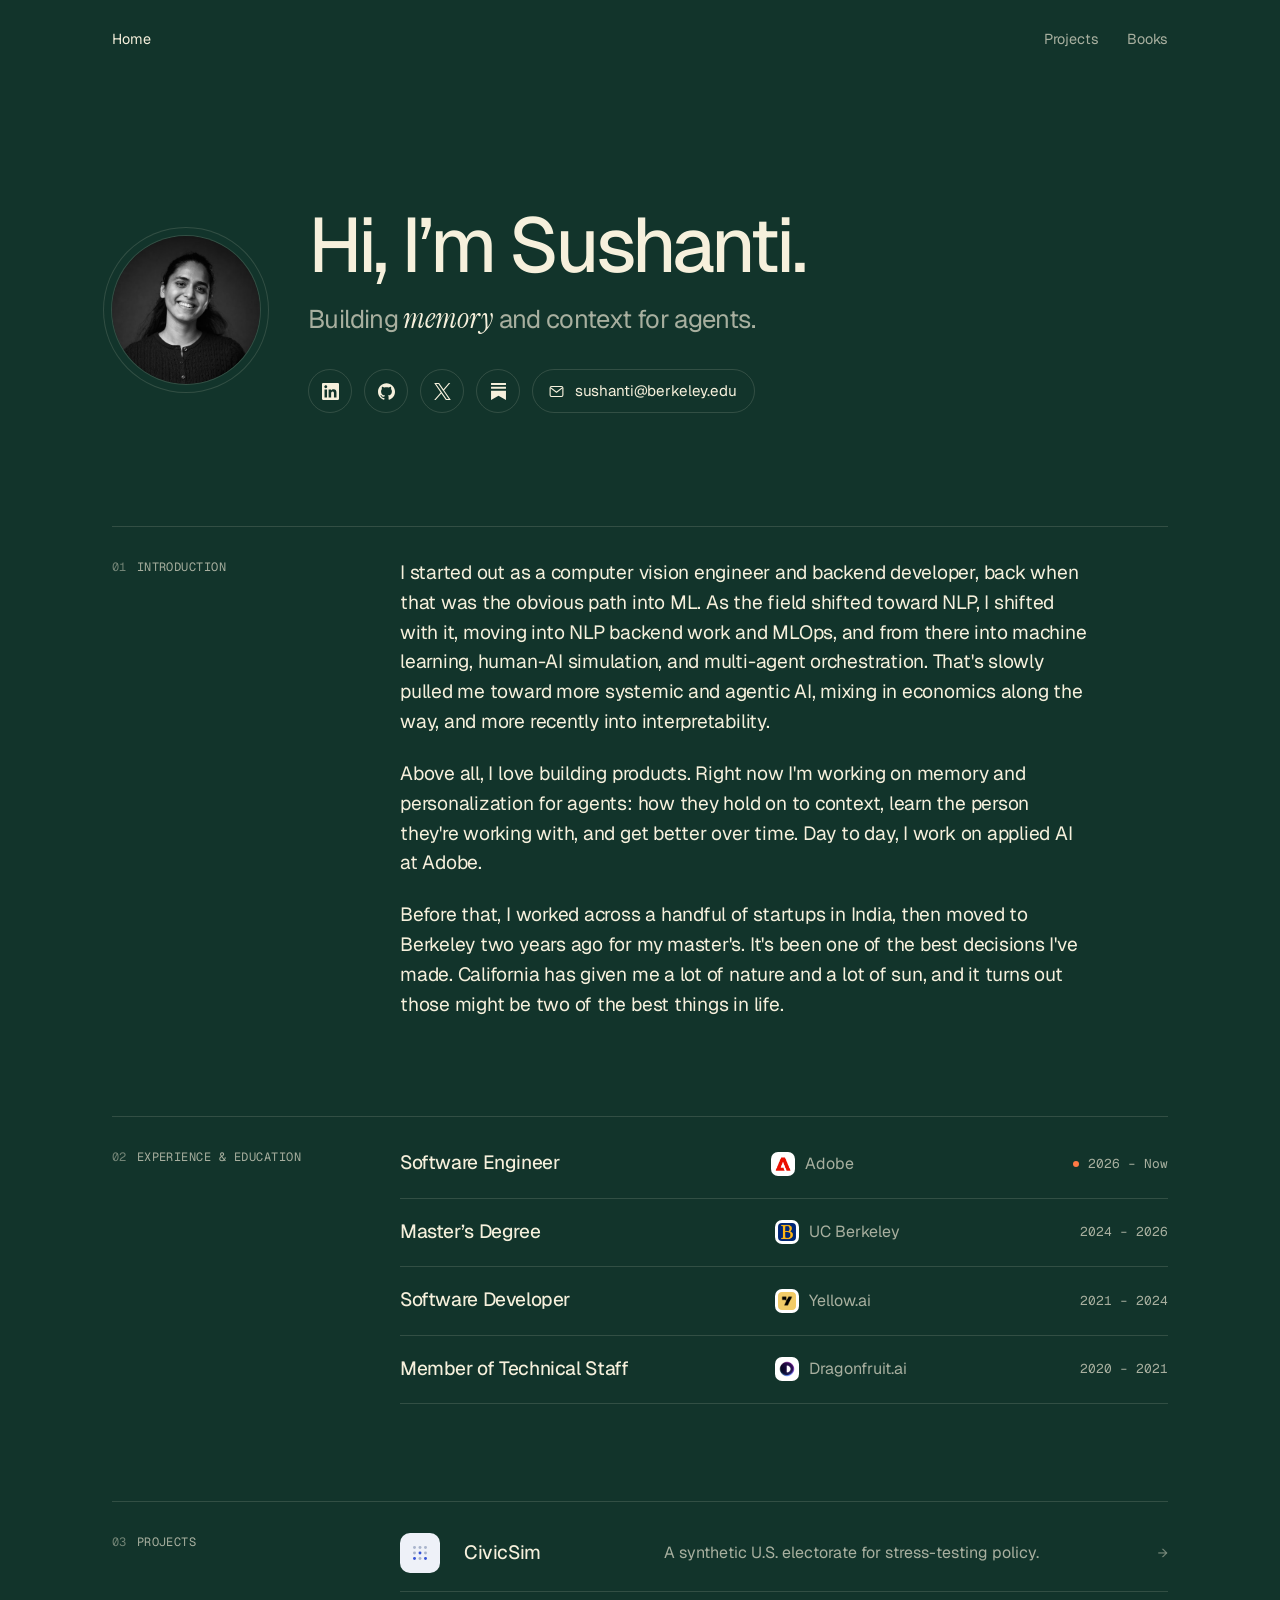
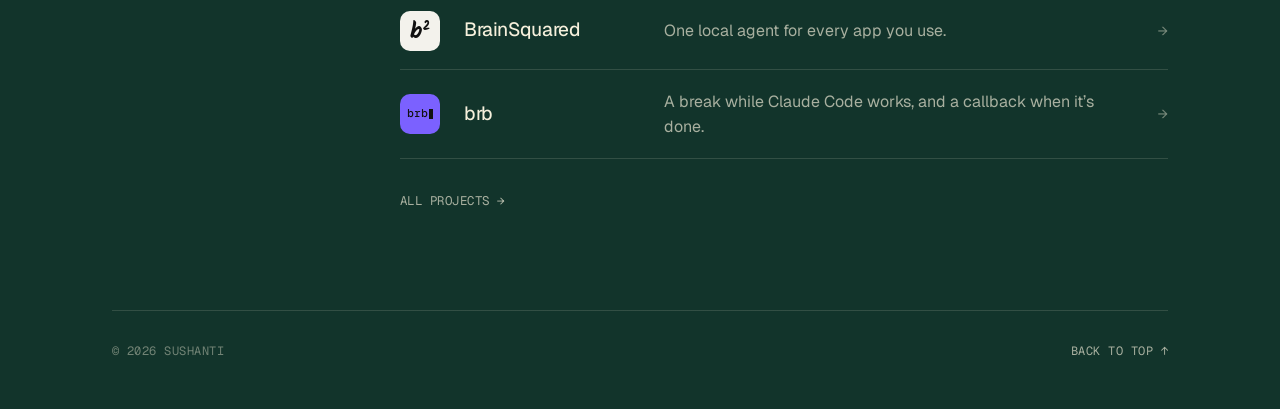
==== index.html @ 1a802d95 "Add contact email beside social links Co-Authored-By: Claude Opus 5.5 <noreply@anthropic.com>" ====
<!DOCTYPE html>
<html lang="en">
<head>
  <meta charset="UTF-8">
  <meta name="viewport" content="width=device-width, initial-scale=1.0">
  <title>Sushanti</title>
  <meta name="description" content="Sushanti is a software engineer at Adobe, building memory and personalization for AI agents.">
  <link rel="icon" href="assets/img/avatar.jpg">
  <link rel="preconnect" href="https://fonts.googleapis.com">
  <link rel="preconnect" href="https://fonts.gstatic.com" crossorigin>
  <link href="https://fonts.googleapis.com/css2?family=Geist:wght@400..600&family=Geist+Mono:wght@400;500&family=Instrument+Serif:ital@1&family=Kalam:wght@700&display=swap" rel="stylesheet">
  <link rel="stylesheet" href="assets/css/style.css">
  <script>document.documentElement.classList.add('js');</script>
</head>
<body>
  <div class="wrap">

    <header class="top">
      <a class="brand" href="index.html" aria-current="page">Home</a>
      <nav class="nav" aria-label="Pages"><a href="projects.html">Projects</a><a href="books.html">Books</a></nav>
    </header>

    <main>
      <section class="statement">
        <img class="face rise" src="assets/img/avatar.jpg" alt="Sushanti" width="148" height="148">
        <div class="statement-text">
          <h1 data-split>Hi, I&rsquo;m Sushanti.</h1>
          <p class="now rise" style="--d:.55s">Building <em>memory</em> and context for agents.</p>
          <nav class="socials rise" style="--d:.8s" aria-label="Elsewhere">
            <a href="https://www.linkedin.com/in/sushanti-kerani/" target="_blank" rel="noopener" aria-label="LinkedIn" title="LinkedIn"><svg viewBox="0 0 24 24"><path d="M20.447 20.452h-3.554v-5.569c0-1.328-.027-3.037-1.852-3.037-1.853 0-2.136 1.445-2.136 2.939v5.667H9.351V9h3.414v1.561h.046c.477-.9 1.637-1.85 3.37-1.85 3.601 0 4.267 2.37 4.267 5.455v6.286zM5.337 7.433c-1.144 0-2.063-.926-2.063-2.065 0-1.138.92-2.063 2.063-2.063 1.14 0 2.064.925 2.064 2.063 0 1.139-.925 2.065-2.064 2.065zm1.782 13.019H3.555V9h3.564v11.452zM22.225 0H1.771C.792 0 0 .774 0 1.729v20.542C0 23.227.792 24 1.771 24h20.451C23.2 24 24 23.227 24 22.271V1.729C24 .774 23.2 0 22.222 0h.003z"/></svg></a>
            <a href="https://github.com/Sushanti99" target="_blank" rel="noopener" aria-label="GitHub" title="GitHub"><svg viewBox="0 0 24 24"><path d="M12 .297c-6.63 0-12 5.373-12 12 0 5.303 3.438 9.8 8.205 11.385.6.113.82-.258.82-.577 0-.285-.01-1.04-.015-2.04-3.338.724-4.042-1.61-4.042-1.61C4.422 18.07 3.633 17.7 3.633 17.7c-1.087-.744.084-.729.084-.729 1.205.084 1.838 1.236 1.838 1.236 1.07 1.835 2.809 1.305 3.495.998.108-.776.417-1.305.76-1.605-2.665-.3-5.466-1.332-5.466-5.93 0-1.31.465-2.38 1.235-3.22-.135-.303-.54-1.523.105-3.176 0 0 1.005-.322 3.3 1.23.96-.267 1.98-.399 3-.405 1.02.006 2.04.138 3 .405 2.28-1.552 3.285-1.23 3.285-1.23.645 1.653.24 2.873.12 3.176.765.84 1.23 1.91 1.23 3.22 0 4.61-2.805 5.625-5.475 5.92.42.36.81 1.096.81 2.22 0 1.606-.015 2.896-.015 3.286 0 .315.21.69.825.57C20.565 22.092 24 17.592 24 12.297c0-6.627-5.373-12-12-12"/></svg></a>
            <a href="https://x.com/itsasmolsush" target="_blank" rel="noopener" aria-label="X" title="X"><svg viewBox="0 0 24 24"><path d="M14.234 10.162 22.977 0h-2.072l-7.591 8.824L7.251 0H.258l9.168 13.343L.258 24H2.33l8.016-9.318L16.749 24h6.993zm-2.837 3.299-.929-1.329L3.076 1.56h3.182l5.965 8.532.929 1.329 7.754 11.09h-3.182z"/></svg></a>
            <a href="https://substack.com/@sushanti99" target="_blank" rel="noopener" aria-label="Substack" title="Substack"><svg viewBox="0 0 24 24"><path d="M22.539 8.242H1.46V5.406h21.08v2.836zM1.46 10.812V24L12 18.11 22.54 24V10.812H1.46zM22.54 0H1.46v2.836h21.08V0z"/></svg></a>
            <a class="mail" href="mailto:sushanti@berkeley.edu"><svg viewBox="0 0 24 24" fill="none" stroke="currentColor" stroke-width="1.6" stroke-linejoin="round" aria-hidden="true"><rect x="3" y="5" width="18" height="14" rx="2"/><path d="m3.5 6.5 8.5 6.5 8.5-6.5"/></svg>sushanti@berkeley.edu</a>
          </nav>
        </div>
      </section>

      <section class="sec">
        <h2 class="sec-label"><span class="n">01</span>Introduction</h2>
        <div class="prose" data-stagger>
          <p>I started out as a computer vision engineer and backend developer, back when that was the obvious path into ML. As the field shifted toward NLP, I shifted with it, moving into NLP backend work and MLOps, and from there into machine learning, human-AI simulation, and multi-agent orchestration. That's slowly pulled me toward more systemic and agentic AI, mixing in economics along the way, and more recently into interpretability.</p>
          <p>Above all, I love building products. Right now I'm working on memory and personalization for agents: how they hold on to context, learn the person they're working with, and get better over time. Day to day, I work on applied AI at Adobe.</p>
          <p>Before that, I worked across a handful of startups in India, then moved to Berkeley two years ago for my master's. It's been one of the best decisions I've made. California has given me a lot of nature and a lot of sun, and it turns out those might be two of the best things in life.</p>
        </div>
      </section>

      <section class="sec">
        <h2 class="sec-label"><span class="n">02</span>Experience &amp; Education</h2>
        <ol class="cv" data-stagger>
          <li>
            <h3 class="cv-role">Software Engineer</h3>
            <a class="cv-org" href="https://www.adobe.com/" target="_blank" rel="noopener"><img src="assets/img/logos/adobe.png" alt="" width="22" height="22">Adobe</a>
            <span class="cv-years"><span class="live" aria-label="current"></span>2026 &ndash; Now</span>
          </li>
          <li>
            <h3 class="cv-role">Master&rsquo;s Degree</h3>
            <a class="cv-org" href="https://www.berkeley.edu/" target="_blank" rel="noopener"><img src="assets/img/logos/berkeley.png" alt="" width="22" height="22">UC Berkeley</a>
            <span class="cv-years">2024 &ndash; 2026</span>
          </li>
          <li>
            <h3 class="cv-role">Software Developer</h3>
            <a class="cv-org" href="https://yellow.ai/" target="_blank" rel="noopener"><img src="assets/img/logos/yellow.png" alt="" width="22" height="22">Yellow.ai</a>
            <span class="cv-years">2021 &ndash; 2024</span>
          </li>
          <li>
            <h3 class="cv-role">Member of Technical Staff</h3>
            <a class="cv-org" href="https://dragonfruit.ai/" target="_blank" rel="noopener"><img src="assets/img/logos/dragonfruit.png" alt="" width="22" height="22">Dragonfruit.ai</a>
            <span class="cv-years">2020 &ndash; 2021</span>
          </li>
        </ol>
      </section>

      <section class="sec">
        <h2 class="sec-label"><span class="n">03</span>Projects</h2>
        <div>
          <ul class="index" data-peek-list data-stagger>
          <li>
            <a href="projects.html#civicsim" data-peek="assets/img/projects/civicsim.jpg">
              <span class="mark mark--civic" aria-hidden="true"><svg viewBox="0 0 24 24"><g><circle cx="6" cy="6" r="1.6"/><circle cx="12" cy="6" r="1.6"/><circle cx="18" cy="6" r="1.6"/><circle cx="6" cy="12" r="1.6"/><circle class="hot" cx="12" cy="12" r="1.6"/><circle cx="18" cy="12" r="1.6"/><circle class="hot" cx="6" cy="18" r="1.6"/><circle cx="12" cy="18" r="1.6"/><circle class="hot" cx="18" cy="18" r="1.6"/></g></svg></span>
              <span class="p-name">CivicSim</span>
              <span class="p-desc">A synthetic U.S. electorate for stress-testing policy.</span>
              <span class="p-go" aria-hidden="true">&rarr;</span>
            </a>
          </li>
          <li>
            <a href="projects.html#brainsquared" data-peek="assets/img/projects/brainsquared.jpg">
              <span class="mark mark--brain" aria-hidden="true">b<span class="sq">2</span></span>
              <span class="p-name">BrainSquared</span>
              <span class="p-desc">One local agent for every app you use.</span>
              <span class="p-go" aria-hidden="true">&rarr;</span>
            </a>
          </li>
          <li>
            <a href="projects.html#brb" data-peek="assets/img/projects/brb.jpg">
              <span class="mark mark--brb" aria-hidden="true">brb<i></i></span>
              <span class="p-name">brb</span>
              <span class="p-desc">A break while Claude Code works, and a callback when it&rsquo;s done.</span>
              <span class="p-go" aria-hidden="true">&rarr;</span>
            </a>
          </li>
          </ul>
          <a class="more u rise" href="projects.html">All projects &rarr;</a>
        </div>
      </section>
    </main>

    <footer class="foot">
      <span>&copy; 2026 Sushanti</span>
      <a class="u" href="#top" onclick="window.scrollTo({top:0,behavior:'smooth'});return false;">Back to top &uarr;</a>
    </footer>

  </div>
  <script src="assets/js/motion.js"></script>
</body>
</html>
---- assets/css/style.css ----
/* Gallery wall: white plaster, black ink, one grotesk, one italic accent. */

:root {
  /* Bold: forest green + cream. To roll back to the light wall, restore
     --bg #fbfbfa, --ink #0d0d0d, --mid #6e6e6e, --soft #a3a3a3, --rule #e6e6e3, --plate #f1f1ef. */
  --bg: #12342b;
  --ink: #f6f0dc;
  --mid: rgba(246, 240, 220, 0.66);
  --soft: rgba(246, 240, 220, 0.42);
  --rule: rgba(246, 240, 220, 0.14);
  --plate: #0e2a23;
  --signal: #ff7a45;
  --sans: "Geist", -apple-system, BlinkMacSystemFont, "Helvetica Neue", Arial, sans-serif;
  --mono: "Geist Mono", ui-monospace, SFMono-Regular, Menlo, monospace;
  --serif: "Instrument Serif", Georgia, "Times New Roman", serif;
  --ease: cubic-bezier(0.16, 1, 0.3, 1);
  color-scheme: dark;
}

* {
  box-sizing: border-box;
}

html {
  scroll-behavior: smooth;
}

body {
  margin: 0;
  background: var(--bg);
  color: var(--ink);
  font-family: var(--sans);
  font-size: 16px;
  line-height: 1.6;
  -webkit-font-smoothing: antialiased;
  text-rendering: optimizeLegibility;
}

::selection {
  background: var(--ink);
  color: var(--bg);
}

a {
  color: inherit;
}

em {
  font-family: var(--serif);
  font-style: italic;
  font-weight: 400;
  letter-spacing: 0;
}

.wrap {
  max-width: 1120px;
  margin: 0 auto;
  padding: 0 2rem;
}

/* Header */

.top {
  display: flex;
  justify-content: space-between;
  align-items: center;
  padding: 1.75rem 0;
  font-size: 0.9rem;
}

.brand {
  color: var(--mid);
  text-decoration: none;
  transition: color 0.3s ease;
}

.brand:hover,
.brand[aria-current="page"] {
  color: var(--ink);
}

.nav {
  display: flex;
  gap: 1.75rem;
}

.nav a,
.u {
  position: relative;
  text-decoration: none;
  color: var(--mid);
  transition: color 0.3s ease;
}

.nav a::after,
.u::after {
  content: "";
  position: absolute;
  left: 0;
  right: 0;
  bottom: -2px;
  height: 1px;
  background: currentColor;
  transform: scaleX(0);
  transform-origin: right;
  transition: transform 0.6s var(--ease);
}

.nav a:hover,
.nav a[aria-current="page"],
.u:hover {
  color: var(--ink);
}

.nav a:hover::after,
.nav a[aria-current="page"]::after,
.u:hover::after {
  transform: scaleX(1);
  transform-origin: left;
}

/* Statement */

.statement {
  display: flex;
  align-items: center;
  gap: 3rem;
  padding: 8rem 0 7rem;
}

.face {
  flex-shrink: 0;
  width: 148px;
  height: 148px;
  border-radius: 50%;
  object-fit: cover;
  box-shadow: 0 0 0 1px var(--rule), 0 0 0 8px var(--bg), 0 0 0 9px var(--rule);
  transition: transform 0.8s var(--ease);
}

.face:hover {
  transform: rotate(-4deg) scale(1.03);
}

.statement h1 {
  font-size: clamp(2.6rem, 6.4vw, 4.8rem);
  font-weight: 450;
  line-height: 1;
  letter-spacing: -0.05em;
  margin: 0 0 1rem;
}

.now {
  font-size: clamp(1.2rem, 2.2vw, 1.6rem);
  letter-spacing: -0.025em;
  line-height: 1.3;
  color: var(--mid);
  margin: 0;
}

.now em {
  color: var(--ink);
  font-size: 1.12em;
}

.socials {
  display: flex;
  flex-wrap: wrap;
  gap: 0.75rem;
  margin-top: 2rem;
}

.socials a {
  width: 44px;
  height: 44px;
  display: grid;
  place-items: center;
  border-radius: 50%;
  border: 1px solid var(--rule);
  color: var(--ink);
  transition: background 0.35s ease, color 0.35s ease, border-color 0.35s ease, transform 0.6s var(--ease);
}

.socials svg {
  width: 17px;
  height: 17px;
  fill: currentColor;
}

.socials .mail {
  width: auto;
  display: inline-flex;
  align-items: center;
  gap: 0.6rem;
  padding: 0 1.1rem 0 0.95rem;
  border-radius: 999px;
  font-size: 0.95rem;
  letter-spacing: -0.01em;
  text-decoration: none;
}

.socials .mail svg {
  fill: none;
}

.socials a:hover {
  background: var(--ink);
  color: var(--bg);
  border-color: var(--ink);
  transform: translateY(-3px);
}

/* Sections */

.sec {
  display: grid;
  grid-template-columns: 1fr 3fr;
  gap: 2rem;
  padding: 2rem 0 6rem;
  border-top: 1px solid var(--rule);
}

.sec-label {
  font-family: var(--mono);
  font-size: 0.75rem;
  text-transform: uppercase;
  letter-spacing: 0.04em;
  color: var(--mid);
  font-weight: 400;
  margin: 0;
}

.sec-label .n {
  color: var(--soft);
  margin-right: 0.6rem;
}

.prose p {
  font-size: 1.2rem;
  line-height: 1.55;
  letter-spacing: -0.012em;
  max-width: 36em;
  margin: 0 0 1.4rem;
}

.prose p:last-child {
  margin-bottom: 0;
}

.more {
  display: inline-block;
  margin-top: 2rem;
  font-family: var(--mono);
  font-size: 0.78rem;
  text-transform: uppercase;
  letter-spacing: 0.04em;
}

/* Experience & Education */

.cv {
  list-style: none;
  margin: 0;
  padding: 0;
}

.cv li {
  display: grid;
  grid-template-columns: minmax(0, 1.25fr) minmax(0, 1fr) auto;
  align-items: center;
  gap: 1.5rem;
  padding: 1.15rem 0;
  border-bottom: 1px solid var(--rule);
}

.cv li:first-child {
  padding-top: 0;
}

.cv-role {
  font-size: 1.2rem;
  letter-spacing: -0.02em;
  margin: 0;
  font-weight: 450;
}

.cv-org {
  display: inline-flex;
  align-items: center;
  gap: 0.6rem;
  color: var(--mid);
  text-decoration: none;
  transition: color 0.3s ease;
}

.cv-org img {
  width: 24px;
  height: 24px;
  padding: 3px;
  border-radius: 7px;
  background: #fff;
  object-fit: contain;
  transition: transform 0.6s var(--ease);
}

.cv-org:hover {
  color: var(--ink);
}

.cv-org:hover img {
  transform: rotate(-10deg) scale(1.12);
}

.cv-years {
  font-family: var(--mono);
  font-size: 0.8rem;
  color: var(--mid);
  font-variant-numeric: tabular-nums;
  white-space: nowrap;
  display: inline-flex;
  align-items: center;
  gap: 0.55rem;
}

.live {
  width: 6px;
  height: 6px;
  border-radius: 50%;
  background: var(--signal);
  animation: live 2.2s ease-out infinite;
}

@keyframes live {
  0% { box-shadow: 0 0 0 0 rgba(255, 74, 28, 0.55); }
  80%, 100% { box-shadow: 0 0 0 7px rgba(255, 74, 28, 0); }
}

/* Project index (home) */

.index {
  list-style: none;
  margin: 0;
  padding: 0;
}

.index li:first-child a {
  padding-top: 0;
}

.index a {
  display: grid;
  grid-template-columns: 40px minmax(0, 11rem) 1fr auto;
  align-items: center;
  gap: 1.5rem;
  padding: 1.15rem 0;
  border-bottom: 1px solid var(--rule);
  text-decoration: none;
}

.index .p-name {
  font-size: 1.2rem;
  letter-spacing: -0.02em;
  font-weight: 450;
}

.index .p-desc {
  color: var(--mid);
  transition: color 0.3s ease;
}

.index .p-go {
  font-family: var(--mono);
  color: var(--soft);
  transition: transform 0.5s var(--ease), color 0.3s ease;
}

.index a:hover .p-desc {
  color: var(--ink);
}

.index a:hover .p-go {
  color: var(--ink);
  transform: translateX(4px);
}

/* Project marks */

.mark {
  width: 40px;
  height: 40px;
  border-radius: 10px;
  display: grid;
  place-items: center;
  flex-shrink: 0;
  transition: transform 0.6s var(--ease);
}

a:hover .mark {
  transform: rotate(-8deg) scale(1.06);
}

.mark--civic {
  background: #eef1f8;
}

.mark--civic svg {
  width: 22px;
  height: 22px;
  fill: #a9b4cc;
}

.mark--civic .hot {
  fill: #3553d6;
}

a:hover .mark--civic .hot,
.case:hover .mark--civic .hot {
  animation: poll 1.1s ease-in-out infinite alternate;
}

.mark--civic .hot:nth-child(7) { animation-delay: 0.2s !important; }
.mark--civic .hot:nth-child(9) { animation-delay: 0.4s !important; }

@keyframes poll {
  to { fill: #a9b4cc; }
}

.mark--brain {
  background: #f3f2ec;
  color: #111;
  font-family: "Kalam", cursive;
  font-weight: 700;
  font-size: 1.35rem;
  line-height: 1;
  display: flex;
  justify-content: center;
  align-items: center;
  padding-top: 0.2rem;
}

.mark--brain .sq {
  font-size: 0.55em;
  align-self: flex-start;
  margin: 0.45rem 0 0 1px;
}

.mark--brb {
  background: #7b61ff;
  color: #111;
  font-family: var(--mono);
  font-size: 0.7rem;
  font-weight: 500;
  display: flex;
  justify-content: center;
  align-items: center;
  gap: 1px;
}

.mark--brb i {
  width: 4px;
  height: 10px;
  background: #111;
  animation: blink 1.1s steps(1) infinite;
}

@keyframes blink {
  50% { opacity: 0; }
}

/* Floating preview that trails the cursor over the project index */

.peek {
  position: fixed;
  top: 0;
  left: 0;
  z-index: 20;
  width: 300px;
  aspect-ratio: 4 / 3;
  border-radius: 6px;
  overflow: hidden;
  pointer-events: none;
  background: var(--plate);
  opacity: 0;
  transform: translate3d(var(--x, 0), var(--y, 0), 0) scale(0.85) rotate(-3deg);
  transition: opacity 0.35s ease, transform 0.5s var(--ease);
  box-shadow: 0 30px 60px -24px rgba(0, 0, 0, 0.6);
}

.peek.on {
  opacity: 1;
  transform: translate3d(var(--x, 0), var(--y, 0), 0) scale(1) rotate(var(--r, 0deg));
}

.peek img {
  position: absolute;
  inset: 0;
  width: 100%;
  height: 100%;
  object-fit: cover;
  opacity: 0;
  transition: opacity 0.3s ease;
}

.peek img.show {
  opacity: 1;
}

/* Projects page */

.page-head {
  padding: 7rem 0 5rem;
}

.page-head h1 {
  font-size: clamp(2.6rem, 7vw, 5.4rem);
  font-weight: 450;
  letter-spacing: -0.05em;
  line-height: 1;
  margin: 0 0 1.25rem;
}

.page-head p {
  font-size: 1.2rem;
  color: var(--mid);
  letter-spacing: -0.012em;
  max-width: 30em;
  margin: 0;
}

.case {
  padding: 2rem 0 7rem;
  border-top: 1px solid var(--rule);
}

.case-head {
  display: grid;
  grid-template-columns: 1fr 3fr;
  gap: 2rem;
  align-items: start;
  margin-bottom: 2.5rem;
}

.case-title {
  display: flex;
  align-items: center;
  gap: 0.9rem;
}

.case-title h2 {
  font-size: 1.6rem;
  font-weight: 450;
  letter-spacing: -0.03em;
  margin: 0;
}

.case-lede {
  font-size: clamp(1.4rem, 2.6vw, 1.9rem);
  line-height: 1.25;
  letter-spacing: -0.03em;
  margin: 0;
  max-width: 22em;
}

.plate {
  position: relative;
  margin: 0 0 3rem;
  border-radius: 6px;
  overflow: hidden;
  background: var(--plate);
  border: 1px solid var(--rule);
}

.plate img {
  display: block;
  width: 100%;
  height: auto;
  transition: transform 1.6s var(--ease);
}

.plate:hover img {
  transform: scale(1.02);
}

.plate--square {
  max-width: 520px;
}

.case-body {
  display: grid;
  grid-template-columns: 1fr 3fr;
  gap: 2rem;
}

.meta {
  list-style: none;
  margin: 0;
  padding: 0;
  font-family: var(--mono);
  font-size: 0.75rem;
  text-transform: uppercase;
  letter-spacing: 0.04em;
  color: var(--mid);
}

.meta li + li {
  margin-top: 1rem;
}

.meta b {
  display: block;
  font-weight: 400;
  color: var(--soft);
}

.meta a {
  color: var(--ink);
}

.case-body .prose p {
  font-size: 1.1rem;
}

/* Books */

.shelf + .shelf {
  margin-top: 3.5rem;
}

.shelf-label {
  font-family: var(--mono);
  font-size: 0.75rem;
  text-transform: uppercase;
  letter-spacing: 0.04em;
  color: var(--soft);
  font-weight: 400;
  margin: 0 0 0.75rem;
}

.books {
  list-style: none;
  margin: 0;
  padding: 0;
}

.books li {
  display: flex;
  justify-content: space-between;
  align-items: baseline;
  gap: 1.5rem;
  padding: 0.8rem 0;
  border-bottom: 1px solid var(--rule);
  transition: padding 0.6s var(--ease);
}

.books li:hover {
  padding-left: 0.6rem;
}

.b-title {
  font-size: 1.15rem;
  letter-spacing: -0.02em;
}

.b-author {
  color: var(--mid);
  font-size: 0.92rem;
  text-align: right;
}

/* Footer */

.foot {
  display: flex;
  justify-content: space-between;
  padding: 2rem 0 3rem;
  border-top: 1px solid var(--rule);
  font-family: var(--mono);
  font-size: 0.75rem;
  text-transform: uppercase;
  letter-spacing: 0.04em;
  color: var(--soft);
}

.foot a {
  text-decoration: none;
}

/* Small screens */

@media (max-width: 760px) {
  .wrap {
    padding: 0 1rem;
  }

  .statement {
    flex-direction: column;
    align-items: flex-start;
    gap: 2rem;
    padding: 4rem 0 4.5rem;
  }

  .face {
    width: 104px;
    height: 104px;
  }

  .sec,
  .case-head,
  .case-body {
    grid-template-columns: 1fr;
    gap: 1.25rem;
  }

  .sec {
    padding-bottom: 4rem;
  }

  .prose p {
    font-size: 1.08rem;
  }

  .cv li {
    grid-template-columns: 1fr auto;
    gap: 0.35rem 1rem;
  }

  .cv-role {
    grid-column: 1 / -1;
    font-size: 1.1rem;
  }

  .index a {
    grid-template-columns: 40px 1fr auto;
    gap: 0.25rem 1rem;
  }

  .index .mark {
    grid-row: span 2;
  }

  .index .p-desc {
    grid-column: 2;
    font-size: 0.92rem;
  }

  .index .p-go {
    grid-row: 1 / span 2;
    grid-column: 3;
  }

  .books li {
    flex-direction: column;
    gap: 0.1rem;
  }

  .b-author {
    text-align: left;
  }

  .page-head {
    padding: 4rem 0 3rem;
  }

  .case {
    padding-bottom: 4.5rem;
  }
}

/* Motion: only with JS, and only if the viewer hasn't asked for less */

@media (prefers-reduced-motion: no-preference) {
  .js [data-split] .w {
    display: inline-block;
    opacity: 0;
    filter: blur(10px);
    transform: translateY(0.3em);
    animation: word 1.2s var(--ease) forwards;
    animation-delay: calc(var(--i) * 0.045s + 0.15s);
  }

  @keyframes word {
    to { opacity: 1; filter: blur(0); transform: none; }
  }

  .js .rise {
    opacity: 0;
    transform: translateY(24px);
    transition: opacity 1.1s var(--ease), transform 1.1s var(--ease);
    transition-delay: var(--d, 0s);
  }

  .js .rise.in {
    opacity: 1;
    transform: none;
  }

  .js .sec,
  .js .case,
  .js .foot {
    border-top-color: transparent;
    background-image: linear-gradient(var(--rule), var(--rule));
    background-repeat: no-repeat;
    background-size: 0% 1px;
    background-position: 0 0;
    transition: background-size 1.4s var(--ease);
  }

  .js .sec.in,
  .js .case.in,
  .js .foot.in {
    background-size: 100% 1px;
  }

  .js .plate {
    clip-path: inset(12% 6% 12% 6% round 6px);
    transition: clip-path 1.4s var(--ease);
  }

  .js .plate img {
    transform: scale(1.15);
    transition: transform 1.8s var(--ease);
  }

  .js .plate.in {
    clip-path: inset(0 0 0 0 round 6px);
  }

  .js .plate.in img {
    transform: none;
  }

  .js .plate.in:hover img {
    transform: scale(1.02);
  }
}
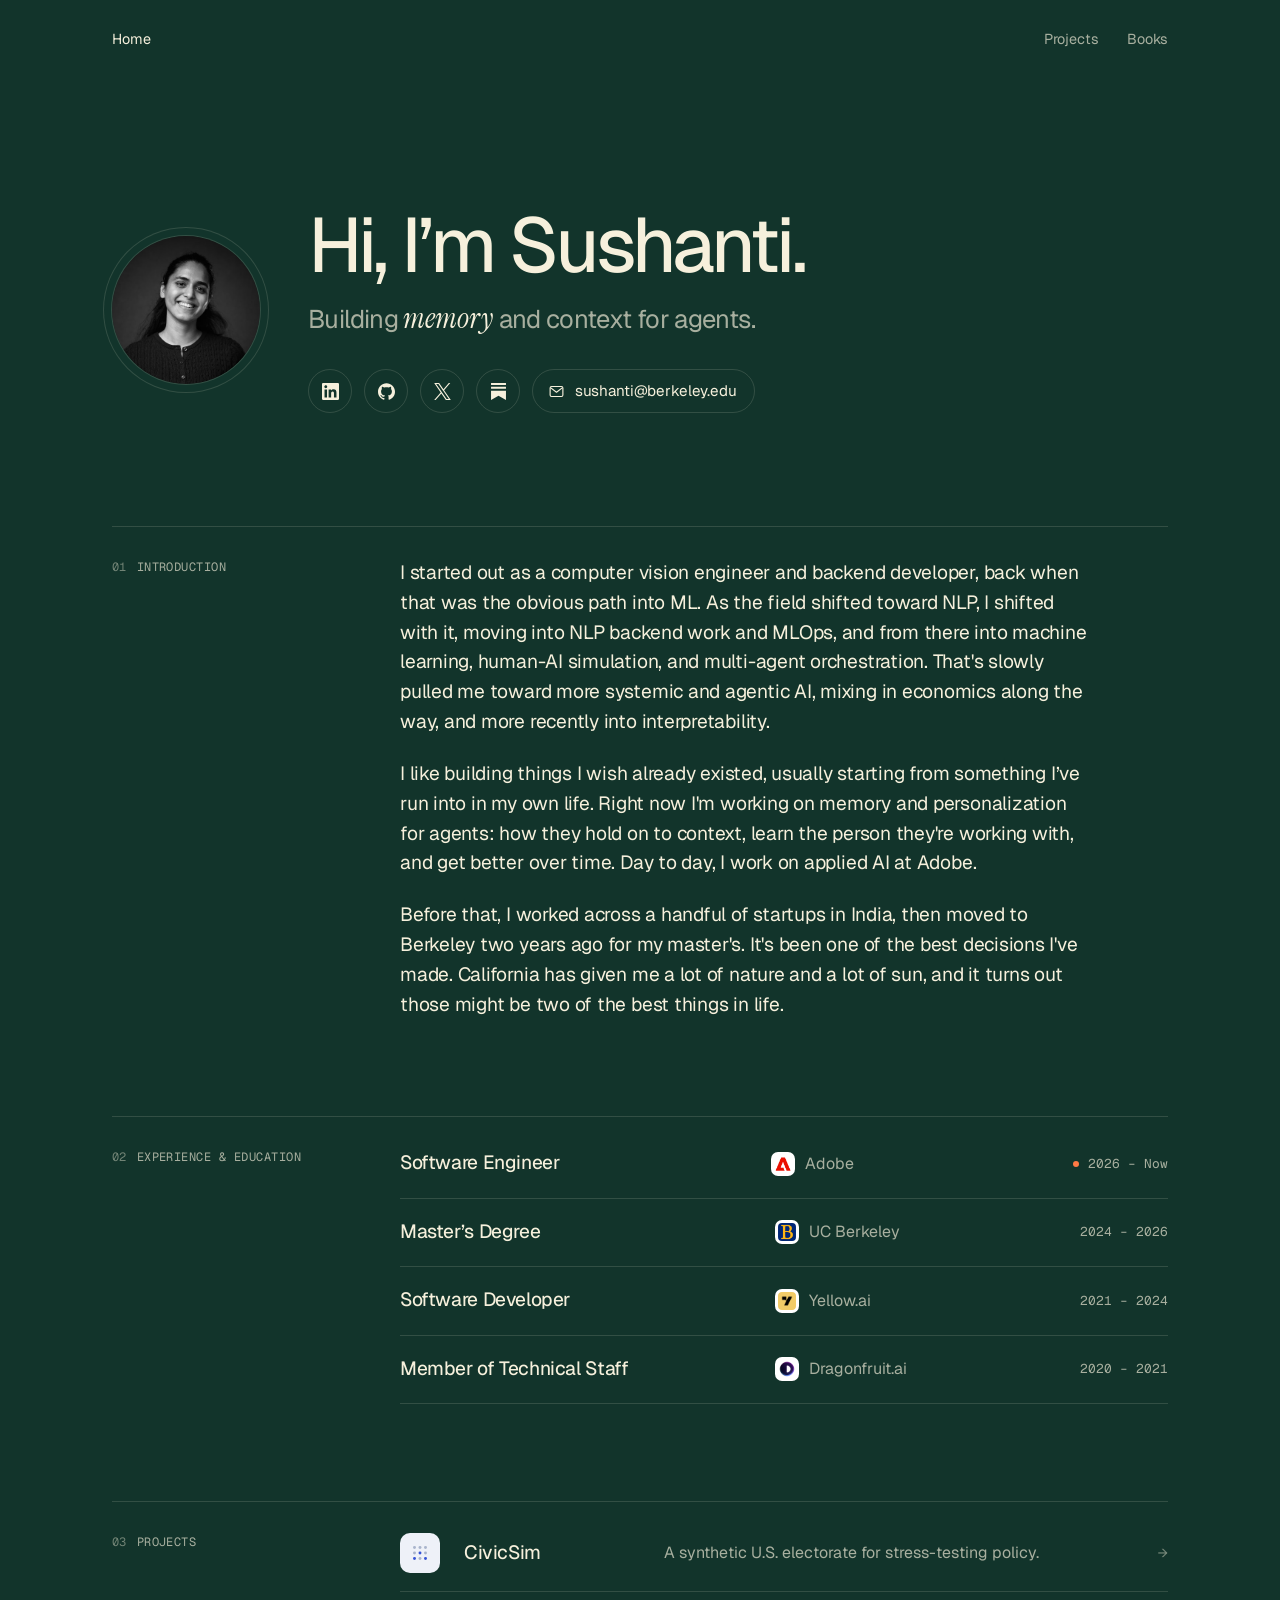
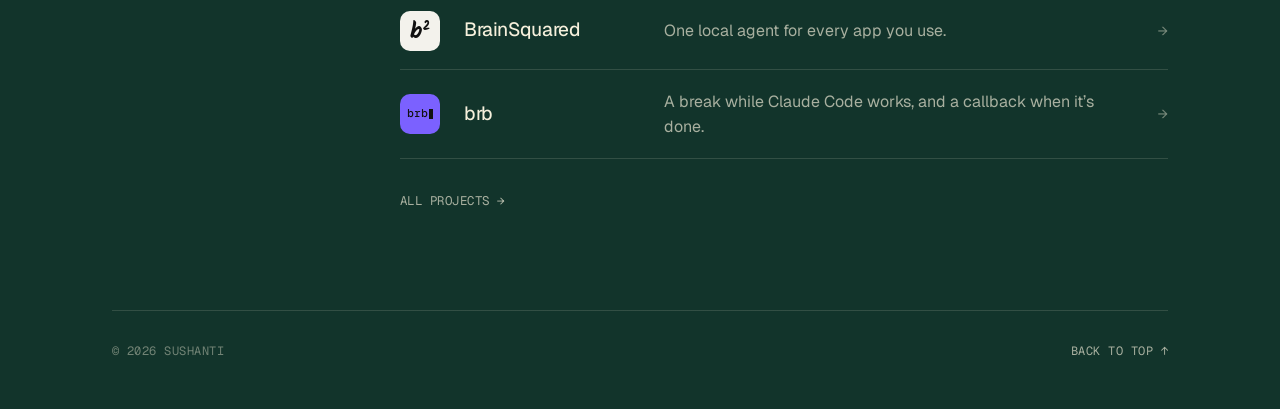
==== commit 2944e117: "Reword intro line about building products Co-Authored-By: Claude Opus 5.5 <noreply@anthropic.com>" ====
--- a/index.html
+++ b/index.html
@@ -40,7 +40,7 @@
         <h2 class="sec-label"><span class="n">01</span>Introduction</h2>
         <div class="prose" data-stagger>
           <p>I started out as a computer vision engineer and backend developer, back when that was the obvious path into ML. As the field shifted toward NLP, I shifted with it, moving into NLP backend work and MLOps, and from there into machine learning, human-AI simulation, and multi-agent orchestration. That's slowly pulled me toward more systemic and agentic AI, mixing in economics along the way, and more recently into interpretability.</p>
-          <p>Above all, I love building products. Right now I'm working on memory and personalization for agents: how they hold on to context, learn the person they're working with, and get better over time. Day to day, I work on applied AI at Adobe.</p>
+          <p>I like building things I wish already existed, usually starting from something I&rsquo;ve run into in my own life. Right now I'm working on memory and personalization for agents: how they hold on to context, learn the person they're working with, and get better over time. Day to day, I work on applied AI at Adobe.</p>
           <p>Before that, I worked across a handful of startups in India, then moved to Berkeley two years ago for my master's. It's been one of the best decisions I've made. California has given me a lot of nature and a lot of sun, and it turns out those might be two of the best things in life.</p>
         </div>
       </section>
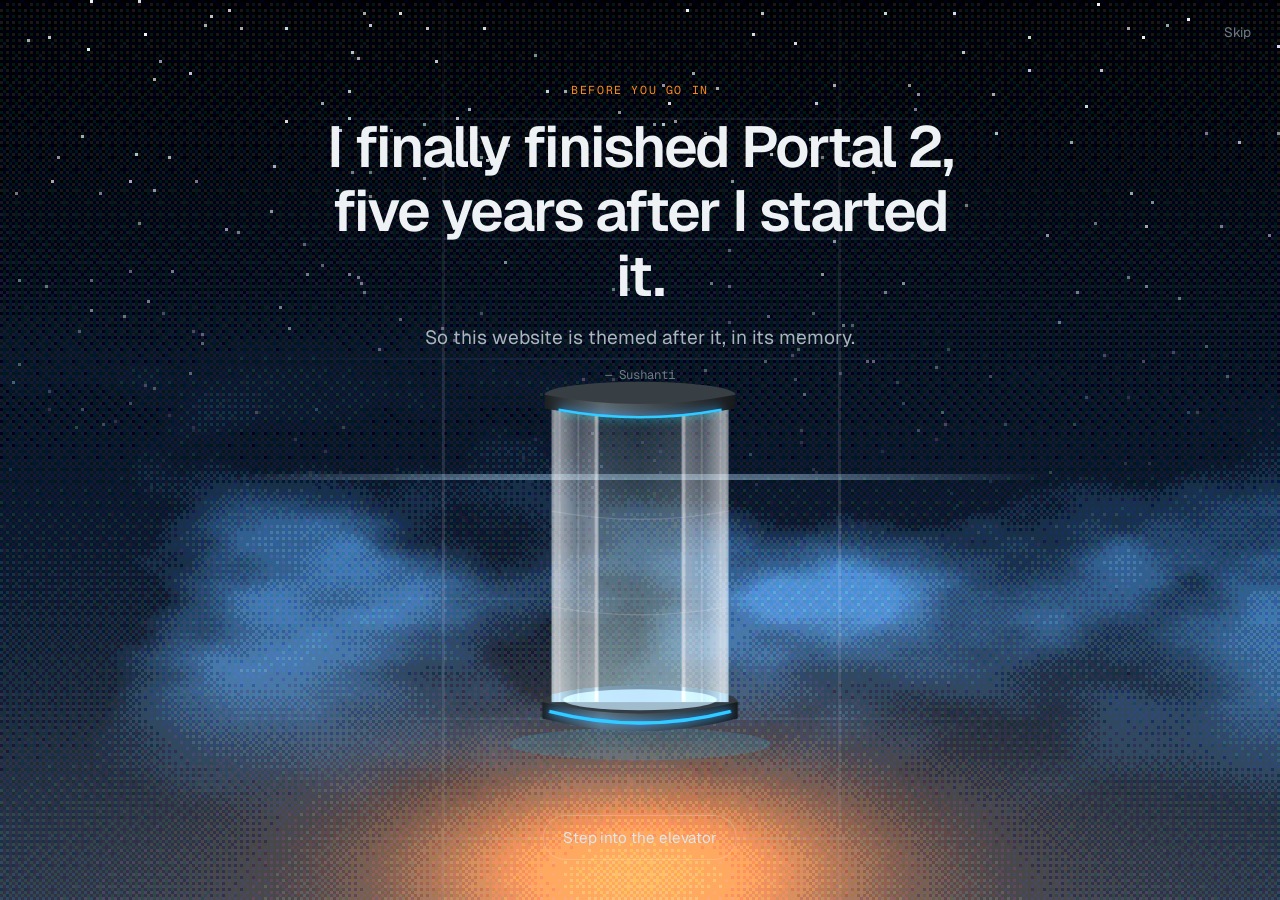
==== commit 78c06562: "v2: Portal 2 themed site Each page is a 3D test chamber. An opening note and elevator ride lead into" ====
--- a/index.html
+++ b/index.html
@@ -8,109 +8,311 @@
   <link rel="icon" href="assets/img/avatar.jpg">
   <link rel="preconnect" href="https://fonts.googleapis.com">
   <link rel="preconnect" href="https://fonts.gstatic.com" crossorigin>
-  <link href="https://fonts.googleapis.com/css2?family=Geist:wght@400..600&family=Geist+Mono:wght@400;500&family=Instrument+Serif:ital@1&family=Kalam:wght@700&display=swap" rel="stylesheet">
+  <link href="https://fonts.googleapis.com/css2?family=Geist:wght@400..700&family=Geist+Mono:wght@400;500&family=Kalam:wght@700&display=swap" rel="stylesheet">
   <link rel="stylesheet" href="assets/css/style.css">
   <script>document.documentElement.classList.add('js');</script>
 </head>
 <body>
-  <div class="wrap">
-
-    <header class="top">
-      <a class="brand" href="index.html" aria-current="page">Home</a>
-      <nav class="nav" aria-label="Pages"><a href="projects.html">Projects</a><a href="books.html">Books</a></nav>
-    </header>
-
-    <main>
-      <section class="statement">
-        <img class="face rise" src="assets/img/avatar.jpg" alt="Sushanti" width="148" height="148">
-        <div class="statement-text">
-          <h1 data-split>Hi, I&rsquo;m Sushanti.</h1>
-          <p class="now rise" style="--d:.55s">Building <em>memory</em> and context for agents.</p>
-          <nav class="socials rise" style="--d:.8s" aria-label="Elsewhere">
+
+  <div class="opening" hidden>
+    <div class="shaft" aria-hidden="true"><div class="bands"></div><i class="rail rail-l"></i><i class="rail rail-r"></i></div>
+
+    <div class="note">
+      <p class="note-kicker">Before you go in</p>
+      <h2 class="note-text">I finally finished Portal&nbsp;2,<br>five years after I started it.</h2>
+      <p class="note-sub">So this website is themed after it, in its memory.</p>
+      <p class="note-sign">&mdash; Sushanti</p>
+    </div>
+
+    <button class="lift" type="button" aria-label="Step into the elevator">
+      <svg class="lift-svg" viewBox="0 0 200 340" aria-hidden="true">
+        <defs>
+          <linearGradient id="lg-glass" x1="0" x2="1">
+            <stop offset="0" stop-color="#cfefff" stop-opacity=".42"/>
+            <stop offset=".16" stop-color="#cfefff" stop-opacity=".1"/>
+            <stop offset=".5" stop-color="#cfefff" stop-opacity=".04"/>
+            <stop offset=".84" stop-color="#cfefff" stop-opacity=".12"/>
+            <stop offset="1" stop-color="#cfefff" stop-opacity=".44"/>
+          </linearGradient>
+          <linearGradient id="lg-inner" x1="0" y1="0" x2="0" y2="1">
+            <stop offset="0" stop-color="#a8dcff" stop-opacity=".06"/>
+            <stop offset="1" stop-color="#a8dcff" stop-opacity=".42"/>
+          </linearGradient>
+          <linearGradient id="lg-metal" x1="0" x2="1">
+            <stop offset="0" stop-color="#16191b"/>
+            <stop offset=".3" stop-color="#4c545a"/>
+            <stop offset=".7" stop-color="#2b3034"/>
+            <stop offset="1" stop-color="#121416"/>
+          </linearGradient>
+          <linearGradient id="lg-door" x1="0" x2="1">
+            <stop offset="0" stop-color="#e6f6ff" stop-opacity=".26"/>
+            <stop offset=".5" stop-color="#e6f6ff" stop-opacity=".08"/>
+            <stop offset="1" stop-color="#e6f6ff" stop-opacity=".26"/>
+          </linearGradient>
+          <clipPath id="lg-body"><rect x="24" y="34" width="152" height="252"/></clipPath>
+        </defs>
+        <ellipse class="ground" cx="100" cy="322" rx="112" ry="14"/>
+        <ellipse cx="100" cy="286" rx="84" ry="14" fill="#2a2f33"/>
+        <rect x="24" y="34" width="152" height="252" fill="url(#lg-inner)"/>
+        <ellipse class="inner-glow" cx="100" cy="284" rx="66" ry="9"/>
+        <g clip-path="url(#lg-body)">
+          <g class="door door-l"><rect x="62" y="34" width="38" height="252" fill="url(#lg-door)"/><path d="M99.5 34v252" stroke="#fff" stroke-opacity=".55"/></g>
+          <g class="door door-r"><rect x="100" y="34" width="38" height="252" fill="url(#lg-door)"/><path d="M100.5 34v252" stroke="#fff" stroke-opacity=".55"/></g>
+        </g>
+        <rect x="24" y="34" width="152" height="252" fill="url(#lg-glass)"/>
+        <g fill="none" stroke="#fff" stroke-opacity=".22" stroke-width="1.2">
+          <path d="M31 34v252M47 36v250M153 36v250M169 34v252"/>
+          <path d="M24 122q76 14 152 0M24 204q76 14 152 0" stroke-opacity=".14"/>
+        </g>
+        <path d="M62 36v250M138 36v250" stroke="#fff" stroke-opacity=".4" stroke-width="1.6"/>
+        <ellipse cx="100" cy="22" rx="82" ry="11" fill="#2c3236"/>
+        <path d="M18 22v12q82 16 164 0V22q-82 16-164 0z" fill="url(#lg-metal)"/>
+        <path class="lift-light" d="M30 35q70 13 140 0" fill="none" stroke-width="2.2"/>
+        <path d="M16 286v14q84 22 168 0v-14q-84 20-168 0z" fill="url(#lg-metal)"/>
+        <path class="lift-light" d="M22 294q78 20 156 0" fill="none" stroke-width="3"/>
+      </svg>
+    </button>
+
+    <button class="opening-cta" type="button">Step into the elevator</button>
+    <button class="skip" type="button">Skip</button>
+  </div>
+
+  <header class="hud-top">
+    <a class="hud-brand" href="./" data-go="lobby"><span class="hud-logo" aria-hidden="true"></span>Sushanti<span class="hud-room" aria-live="polite"></span></a>
+    <nav class="hud-nav" aria-label="Chambers">
+      <a href="#about" data-go="about">About</a>
+      <a href="#projects" data-go="projects">Projects</a>
+      <a href="#books" data-go="books">Books</a>
+    </nav>
+  </header>
+
+  <div id="stage-root" aria-live="off"></div>
+
+  <main id="content">
+
+    <!-- Chamber 00 -->
+    <section class="room-content" id="lobby" data-room="lobby">
+      <div class="lobby">
+        <button class="portrait solid" type="button" aria-label="Sushanti. Click to swap the portal colour.">
+          <span class="portrait-ring" aria-hidden="true"></span>
+          <img src="assets/img/avatar.jpg" alt="Sushanti" width="220" height="220">
+        </button>
+        <div class="lobby-card solid">
+          <p class="tag"><span class="dot"></span>Chamber 00 &middot; Lobby</p>
+          <h1>Hi, I&rsquo;m Sushanti.</h1>
+          <p class="lede">Building <em>memory</em> and context for agents. Applied AI at Adobe.</p>
+          <nav class="socials" aria-label="Elsewhere">
             <a href="https://www.linkedin.com/in/sushanti-kerani/" target="_blank" rel="noopener" aria-label="LinkedIn" title="LinkedIn"><svg viewBox="0 0 24 24"><path d="M20.447 20.452h-3.554v-5.569c0-1.328-.027-3.037-1.852-3.037-1.853 0-2.136 1.445-2.136 2.939v5.667H9.351V9h3.414v1.561h.046c.477-.9 1.637-1.85 3.37-1.85 3.601 0 4.267 2.37 4.267 5.455v6.286zM5.337 7.433c-1.144 0-2.063-.926-2.063-2.065 0-1.138.92-2.063 2.063-2.063 1.14 0 2.064.925 2.064 2.063 0 1.139-.925 2.065-2.064 2.065zm1.782 13.019H3.555V9h3.564v11.452zM22.225 0H1.771C.792 0 0 .774 0 1.729v20.542C0 23.227.792 24 1.771 24h20.451C23.2 24 24 23.227 24 22.271V1.729C24 .774 23.2 0 22.222 0h.003z"/></svg></a>
-            <a href="https://github.com/Sushanti99" target="_blank" rel="noopener" aria-label="GitHub" title="GitHub"><svg viewBox="0 0 24 24"><path d="M12 .297c-6.63 0-12 5.373-12 12 0 5.303 3.438 9.8 8.205 11.385.6.113.82-.258.82-.577 0-.285-.01-1.04-.015-2.04-3.338.724-4.042-1.61-4.042-1.61C4.422 18.07 3.633 17.7 3.633 17.7c-1.087-.744.084-.729.084-.729 1.205.084 1.838 1.236 1.838 1.236 1.07 1.835 2.809 1.305 3.495.998.108-.776.417-1.305.76-1.605-2.665-.3-5.466-1.332-5.466-5.93 0-1.31.465-2.38 1.235-3.22-.135-.303-.54-1.523.105-3.176 0 0 1.005-.322 3.3 1.23.96-.267 1.98-.399 3-.405 1.02.006 2.04.138 3 .405 2.28-1.552 3.285-1.23 3.285-1.23.645 1.653.24 2.873.12 3.176.765.84 1.23 1.91 1.23 3.22 0 4.61-2.805 5.625-5.475 5.92.42.36.81 1.096.81 2.22 0 1.606-.015 2.896-.015 3.286 0 .315.21.69.825.57C20.565 22.092 24 17.592 24 12.297c0-6.627-5.373-12-12-12"/></svg></a>
-            <a href="https://x.com/itsasmolsush" target="_blank" rel="noopener" aria-label="X" title="X"><svg viewBox="0 0 24 24"><path d="M14.234 10.162 22.977 0h-2.072l-7.591 8.824L7.251 0H.258l9.168 13.343L.258 24H2.33l8.016-9.318L16.749 24h6.993zm-2.837 3.299-.929-1.329L3.076 1.56h3.182l5.965 8.532.929 1.329 7.754 11.09h-3.182z"/></svg></a>
+            <a href="https://github.com/Sushanti99" target="_blank" rel="noopener" aria-label="GitHub" title="GitHub"><svg viewBox="0 0 24 24"><path d="M12 .297c-6.63 0-12 5.373-12 12 0 5.303 3.438 9.8 8.205 11.385.6.113.82-.258.82-.577 0-.285-.01-1.04-.015-2.040-3.338.724-4.042-1.61-4.042-1.61C4.422 18.07 3.633 17.7 3.633 17.7c-1.087-.744.084-.729.084-.729 1.205.084 1.838 1.236 1.838 1.236 1.07 1.835 2.809 1.305 3.495.998.108-.776.417-1.305.76-1.605-2.665-.3-5.466-1.332-5.466-5.93 0-1.31.465-2.38 1.235-3.22-.135-.303-.54-1.523.105-3.176 0 0 1.005-.322 3.3 1.23.96-.267 1.98-.399 3-.405 1.020.006 2.040.138 3 .405 2.28-1.552 3.285-1.23 3.285-1.23.645 1.653.24 2.873.12 3.176.765.84 1.23 1.91 1.23 3.22 0 4.61-2.805 5.625-5.475 5.92.42.36.81 1.096.81 2.22 0 1.606-.015 2.896-.015 3.286 0 .315.21.69.825.57C20.565 22.092 24 17.592 24 12.297c0-6.627-5.373-12-12-12"/></svg></a>
+            <a href="https://x.com/itsasmolsush" target="_blank" rel="noopener" aria-label="X" title="X"><svg viewBox="0 0 24 24"><path d="M14.234 10.162 22.977 0h-2.072l-7.591 8.824L7.251 0H.258l9.168 13.343L.258 24H2.33l8.016-9.318L16.749 24h6.993zm-2.837 3.299-.929-1.329L3.076 1.56h3.182l5.965 8.532.929 1.329 7.754 11.090h-3.182z"/></svg></a>
             <a href="https://substack.com/@sushanti99" target="_blank" rel="noopener" aria-label="Substack" title="Substack"><svg viewBox="0 0 24 24"><path d="M22.539 8.242H1.46V5.406h21.08v2.836zM1.46 10.812V24L12 18.11 22.54 24V10.812H1.46zM22.54 0H1.46v2.836h21.08V0z"/></svg></a>
             <a class="mail" href="mailto:sushanti@berkeley.edu"><svg viewBox="0 0 24 24" fill="none" stroke="currentColor" stroke-width="1.6" stroke-linejoin="round" aria-hidden="true"><rect x="3" y="5" width="18" height="14" rx="2"/><path d="m3.5 6.5 8.5 6.5 8.5-6.5"/></svg>sushanti@berkeley.edu</a>
           </nav>
+          <p class="hint">This site is themed after Portal&nbsp;2, which I finally finished after five years. Walk through the portal on the right to begin, or click any white panel to shoot your own.</p>
         </div>
-      </section>
-
-      <section class="sec">
-        <h2 class="sec-label"><span class="n">01</span>Introduction</h2>
-        <div class="prose" data-stagger>
-          <p>I started out as a computer vision engineer and backend developer, back when that was the obvious path into ML. As the field shifted toward NLP, I shifted with it, moving into NLP backend work and MLOps, and from there into machine learning, human-AI simulation, and multi-agent orchestration. That's slowly pulled me toward more systemic and agentic AI, mixing in economics along the way, and more recently into interpretability.</p>
-          <p>I like building things I wish already existed, usually starting from something I&rsquo;ve run into in my own life. Right now I'm working on memory and personalization for agents: how they hold on to context, learn the person they're working with, and get better over time. Day to day, I work on applied AI at Adobe.</p>
-          <p>Before that, I worked across a handful of startups in India, then moved to Berkeley two years ago for my master's. It's been one of the best decisions I've made. California has given me a lot of nature and a lot of sun, and it turns out those might be two of the best things in life.</p>
-        </div>
-      </section>
-
-      <section class="sec">
-        <h2 class="sec-label"><span class="n">02</span>Experience &amp; Education</h2>
-        <ol class="cv" data-stagger>
-          <li>
-            <h3 class="cv-role">Software Engineer</h3>
-            <a class="cv-org" href="https://www.adobe.com/" target="_blank" rel="noopener"><img src="assets/img/logos/adobe.png" alt="" width="22" height="22">Adobe</a>
-            <span class="cv-years"><span class="live" aria-label="current"></span>2026 &ndash; Now</span>
-          </li>
-          <li>
-            <h3 class="cv-role">Master&rsquo;s Degree</h3>
-            <a class="cv-org" href="https://www.berkeley.edu/" target="_blank" rel="noopener"><img src="assets/img/logos/berkeley.png" alt="" width="22" height="22">UC Berkeley</a>
-            <span class="cv-years">2024 &ndash; 2026</span>
-          </li>
-          <li>
-            <h3 class="cv-role">Software Developer</h3>
-            <a class="cv-org" href="https://yellow.ai/" target="_blank" rel="noopener"><img src="assets/img/logos/yellow.png" alt="" width="22" height="22">Yellow.ai</a>
-            <span class="cv-years">2021 &ndash; 2024</span>
-          </li>
-          <li>
-            <h3 class="cv-role">Member of Technical Staff</h3>
-            <a class="cv-org" href="https://dragonfruit.ai/" target="_blank" rel="noopener"><img src="assets/img/logos/dragonfruit.png" alt="" width="22" height="22">Dragonfruit.ai</a>
-            <span class="cv-years">2020 &ndash; 2021</span>
-          </li>
-        </ol>
-      </section>
-
-      <section class="sec">
-        <h2 class="sec-label"><span class="n">03</span>Projects</h2>
-        <div>
-          <ul class="index" data-peek-list data-stagger>
-          <li>
-            <a href="projects.html#civicsim" data-peek="assets/img/projects/civicsim.jpg">
-              <span class="mark mark--civic" aria-hidden="true"><svg viewBox="0 0 24 24"><g><circle cx="6" cy="6" r="1.6"/><circle cx="12" cy="6" r="1.6"/><circle cx="18" cy="6" r="1.6"/><circle cx="6" cy="12" r="1.6"/><circle class="hot" cx="12" cy="12" r="1.6"/><circle cx="18" cy="12" r="1.6"/><circle class="hot" cx="6" cy="18" r="1.6"/><circle cx="12" cy="18" r="1.6"/><circle class="hot" cx="18" cy="18" r="1.6"/></g></svg></span>
-              <span class="p-name">CivicSim</span>
-              <span class="p-desc">A synthetic U.S. electorate for stress-testing policy.</span>
-              <span class="p-go" aria-hidden="true">&rarr;</span>
-            </a>
-          </li>
-          <li>
-            <a href="projects.html#brainsquared" data-peek="assets/img/projects/brainsquared.jpg">
-              <span class="mark mark--brain" aria-hidden="true">b<span class="sq">2</span></span>
-              <span class="p-name">BrainSquared</span>
-              <span class="p-desc">One local agent for every app you use.</span>
-              <span class="p-go" aria-hidden="true">&rarr;</span>
-            </a>
-          </li>
-          <li>
-            <a href="projects.html#brb" data-peek="assets/img/projects/brb.jpg">
-              <span class="mark mark--brb" aria-hidden="true">brb<i></i></span>
-              <span class="p-name">brb</span>
-              <span class="p-desc">A break while Claude Code works, and a callback when it&rsquo;s done.</span>
-              <span class="p-go" aria-hidden="true">&rarr;</span>
-            </a>
-          </li>
-          </ul>
-          <a class="more u rise" href="projects.html">All projects &rarr;</a>
-        </div>
-      </section>
-    </main>
-
-    <footer class="foot">
-      <span>&copy; 2026 Sushanti</span>
-      <a class="u" href="#top" onclick="window.scrollTo({top:0,behavior:'smooth'});return false;">Back to top &uarr;</a>
-    </footer>
-
-  </div>
-  <script src="assets/js/motion.js"></script>
+      </div>
+    </section>
+
+    <!-- Chamber 01 -->
+    <section class="room-content" id="about" data-room="about">
+      <div class="about">
+        <article class="screen solid">
+          <h2 class="screen-bar"><span>01.A</span>Introduction<i class="led"></i></h2>
+          <div class="screen-body prose">
+            <p>I started out as a computer vision engineer and backend developer, back when that was the obvious path into ML. As the field shifted toward NLP, I shifted with it, moving into NLP backend work and MLOps, and from there into machine learning, human-AI simulation, and multi-agent orchestration. That's slowly pulled me toward more systemic and agentic AI, mixing in economics along the way, and more recently into interpretability.</p>
+            <p>I like building things I wish already existed, usually starting from something I&rsquo;ve run into in my own life. Right now I'm working on memory and personalization for agents: how they hold on to context, learn the person they're working with, and get better over time. Day to day, I work on applied AI at Adobe.</p>
+            <p>Before that, I worked across a handful of startups in India, then moved to Berkeley two years ago for my master's. It's been one of the best decisions I've made. California has given me a lot of nature and a lot of sun, and it turns out those might be two of the best things in life.</p>
+          </div>
+        </article>
+        <article class="screen solid record">
+          <h2 class="screen-bar"><span>01.B</span>Test record<i class="led"></i></h2>
+          <ol class="cv screen-body">
+            <li>
+              <span class="cv-step">04</span>
+              <span class="cv-main"><span class="cv-role">Software Engineer</span><a class="cv-org" href="https://www.adobe.com/" target="_blank" rel="noopener"><img src="assets/img/logos/adobe.png" alt="" width="22" height="22">Adobe</a></span>
+              <span class="cv-years"><span class="live" aria-label="current"></span>2026 &ndash; Now</span>
+            </li>
+            <li>
+              <span class="cv-step">03</span>
+              <span class="cv-main"><span class="cv-role">Master&rsquo;s Degree</span><a class="cv-org" href="https://www.berkeley.edu/" target="_blank" rel="noopener"><img src="assets/img/logos/berkeley.png" alt="" width="22" height="22">UC Berkeley</a></span>
+              <span class="cv-years">2024 &ndash; 2026</span>
+            </li>
+            <li>
+              <span class="cv-step">02</span>
+              <span class="cv-main"><span class="cv-role">Software Developer</span><a class="cv-org" href="https://yellow.ai/" target="_blank" rel="noopener"><img src="assets/img/logos/yellow.png" alt="" width="22" height="22">Yellow.ai</a></span>
+              <span class="cv-years">2021 &ndash; 2024</span>
+            </li>
+            <li>
+              <span class="cv-step">01</span>
+              <span class="cv-main"><span class="cv-role">Member of Technical Staff</span><a class="cv-org" href="https://dragonfruit.ai/" target="_blank" rel="noopener"><img src="assets/img/logos/dragonfruit.png" alt="" width="22" height="22">Dragonfruit.ai</a></span>
+              <span class="cv-years">2020 &ndash; 2021</span>
+            </li>
+          </ol>
+          <p class="record-foot">Status: <b>testing ongoing</b></p>
+        </article>
+      </div>
+    </section>
+
+    <!-- Chamber 02 -->
+    <section class="room-content" id="projects" data-room="projects">
+      <div class="projects">
+        <article class="card solid" id="civicsim">
+          <div class="card-inner">
+            <div class="card-face card-front">
+              <figure class="window"><img src="assets/img/projects/civicsim.jpg" alt="CivicSim" loading="lazy"></figure>
+              <div class="card-head">
+                <span class="mark mark--civic" aria-hidden="true"><svg viewBox="0 0 24 24"><g><circle cx="6" cy="6" r="1.6"/><circle cx="12" cy="6" r="1.6"/><circle cx="18" cy="6" r="1.6"/><circle cx="6" cy="12" r="1.6"/><circle class="hot" cx="12" cy="12" r="1.6"/><circle cx="18" cy="12" r="1.6"/><circle class="hot" cx="6" cy="18" r="1.6"/><circle cx="12" cy="18" r="1.6"/><circle class="hot" cx="18" cy="18" r="1.6"/></g></svg></span>
+                <h3>CivicSim</h3><span class="card-no">02.1</span>
+              </div>
+              <p class="card-lede">A synthetic U.S. electorate for stress-testing policy before it meets the public.</p>
+              <ul class="meta"><li><b>Type</b>Research, simulation</li><li><b>Data</b>ACS microdata, Pew ATP</li></ul>
+              <div class="card-actions"><button class="flip" type="button">How it works</button><a href="https://civicsim.xyz/" target="_blank" rel="noopener">civicsim.xyz &#8599;</a></div>
+            </div>
+            <div class="card-face card-back">
+              <h3>CivicSim</h3>
+              <div class="prose">
+                <p>Agents are instantiated from American Community Survey microdata and conditioned on demographic-opinion distributions from the Pew American Trends Panel. The aim is a synthetic electorate whose opinions track the real U.S. adult population, one demographic cell at a time.</p>
+                <p>Experiments benchmark demographic alignment between the census and survey corpora, and test how well opinions transfer across geographies.</p>
+                <p>The thesis: realistic policy simulation needs grounding in real population data, not just model scale.</p>
+              </div>
+              <div class="card-actions"><button class="flip" type="button">&larr; Back</button><a href="https://civicsim.xyz/" target="_blank" rel="noopener">Visit &#8599;</a></div>
+            </div>
+          </div>
+        </article>
+
+        <article class="card solid" id="brainsquared">
+          <div class="card-inner">
+            <div class="card-face card-front">
+              <figure class="window"><img src="assets/img/projects/brainsquared.jpg" alt="BrainSquared" loading="lazy"></figure>
+              <div class="card-head">
+                <span class="mark mark--brain" aria-hidden="true">b<span class="sq">2</span></span>
+                <h3>BrainSquared</h3><span class="card-no">02.2</span>
+              </div>
+              <p class="card-lede">One interface for every app you use, run by an agent that knows your context.</p>
+              <ul class="meta"><li><b>Type</b>Open source, Mac app</li><li><b>Built on</b>Obsidian, Claude Code</li></ul>
+              <div class="card-actions"><button class="flip" type="button">How it works</button><a href="https://brainsquared.xyz/" target="_blank" rel="noopener">brainsquared.xyz &#8599;</a></div>
+            </div>
+            <div class="card-face card-back">
+              <h3>BrainSquared</h3>
+              <div class="prose">
+                <p>Most of a day goes to context-switching: Gmail, then Slack, then Notion, the calendar, a GitHub PR, and around again. Each app only knows its own slice.</p>
+                <p>BrainSquared connects them into a living knowledge base, a single Obsidian vault that an LLM keeps up to date like a wiki rather than a data dump. It surfaces what needs your attention, drafts replies in your voice, and closes tasks back into markdown.</p>
+                <p>Everything runs locally. There&rsquo;s no cloud middleman, and your data stays yours.</p>
+              </div>
+              <div class="card-actions"><button class="flip" type="button">&larr; Back</button><a href="https://github.com/Sushanti99/BrainSquared" target="_blank" rel="noopener">GitHub &#8599;</a></div>
+            </div>
+          </div>
+        </article>
+
+        <article class="card solid" id="brb">
+          <div class="card-inner">
+            <div class="card-face card-front">
+              <figure class="window"><img src="assets/img/projects/brb.jpg" alt="brb" loading="lazy"></figure>
+              <div class="card-head">
+                <span class="mark mark--brb" aria-hidden="true">brb<i></i></span>
+                <h3>brb</h3><span class="card-no">02.3</span>
+              </div>
+              <p class="card-lede">Take a break while Claude Code works. Get called back the moment it&rsquo;s done.</p>
+              <ul class="meta"><li><b>Type</b>Claude Code plugin</li><li><b>Runs on</b>macOS, plain bash</li></ul>
+              <div class="card-actions"><button class="flip" type="button">How it works</button><a href="https://usebrb.github.io/#what" target="_blank" rel="noopener">usebrb.github.io &#8599;</a></div>
+            </div>
+            <div class="card-face card-back">
+              <h3>brb</h3>
+              <div class="prose">
+                <p>brb hangs off Claude Code&rsquo;s own lifecycle hooks: no AI, no polling, no terminal scraping. When a turn runs long enough to be worth leaving, it offers a break and a short list of places to go on purpose.</p>
+                <p>When Claude finishes, brb checks whether you actually left and whether the turn earned a callback, then brings you back.</p>
+                <p>An optional menu bar app draws the panel and the callback natively, and keeps a running count of the turn.</p>
+              </div>
+              <div class="card-actions"><button class="flip" type="button">&larr; Back</button><a href="https://github.com/usebrb/brb" target="_blank" rel="noopener">GitHub &#8599;</a></div>
+            </div>
+          </div>
+        </article>
+      </div>
+    </section>
+
+    <!-- Chamber 03 -->
+    <section class="room-content" id="books" data-room="books">
+      <div class="library">
+        <article class="screen solid reading">
+          <h2 class="screen-bar"><span>03.A</span>Currently reading<i class="led"></i></h2>
+          <div class="screen-body">
+            <div class="covers">
+              <div class="book3d b-hard" tabindex="0">
+                <div class="b3-cover"><span class="b3-title">The Hard Thing About Hard Things</span><span class="b3-author">Ben Horowitz</span></div>
+                <div class="b3-spine"></div>
+              </div>
+              <div class="book3d b-sand" tabindex="0">
+                <div class="b3-cover"><span class="b3-title">Secrets of Sand Hill Road</span><span class="b3-author">Scott Kupor</span></div>
+                <div class="b3-spine"></div>
+              </div>
+            </div>
+            <p class="finished"><span class="badge">Just finished</span><b>Greenlights</b> Matthew McConaughey</p>
+          </div>
+        </article>
+
+        <article class="screen solid shelves">
+          <h2 class="screen-bar"><span>03.B</span>On the shelf<i class="led"></i></h2>
+          <div class="screen-body">
+            <div class="tabs" role="tablist" aria-label="Shelves">
+              <button type="button" role="tab" data-shelf="fiction" aria-selected="true">Fiction</button>
+              <button type="button" role="tab" data-shelf="memoir" aria-selected="false">Memoir</button>
+              <button type="button" role="tab" data-shelf="ideas" aria-selected="false">Ideas</button>
+              <button type="button" role="tab" data-shelf="building" aria-selected="false">Building</button>
+            </div>
+
+            <ul class="books" data-shelf="fiction" role="tabpanel">
+              <li><span class="b-title">One Hundred Years of Solitude</span><span class="b-author">Gabriel Garc&iacute;a M&aacute;rquez</span></li>
+              <li><span class="b-title">The Dream of a Ridiculous Man</span><span class="b-author">Fyodor Dostoevsky</span></li>
+              <li><span class="b-title">1984</span><span class="b-author">George Orwell</span></li>
+              <li><span class="b-title">Little Women</span><span class="b-author">Louisa May Alcott</span></li>
+              <li><span class="b-title">A Thousand Splendid Suns</span><span class="b-author">Khaled Hosseini</span></li>
+              <li><span class="b-title">Eleven Minutes</span><span class="b-author">Paulo Coelho</span></li>
+              <li><span class="b-title">Normal People</span><span class="b-author">Sally Rooney</span></li>
+              <li><span class="b-title">The Martian</span><span class="b-author">Andy Weir</span></li>
+            </ul>
+
+            <ul class="books" data-shelf="memoir" role="tabpanel">
+              <li class="new"><span class="b-title">Greenlights</span><span class="b-author">Matthew McConaughey</span></li>
+              <li><span class="b-title">Just Kids</span><span class="b-author">Patti Smith</span></li>
+              <li><span class="b-title">Man&rsquo;s Search for Meaning</span><span class="b-author">Viktor E. Frankl</span></li>
+              <li><span class="b-title">Tuesdays with Morrie</span><span class="b-author">Mitch Albom</span></li>
+              <li><span class="b-title">Shoe Dog</span><span class="b-author">Phil Knight</span></li>
+            </ul>
+
+            <ul class="books" data-shelf="ideas" role="tabpanel">
+              <li><span class="b-title">Range</span><span class="b-author">David Epstein</span></li>
+              <li><span class="b-title">The Fabric of Reality</span><span class="b-author">David Deutsch</span></li>
+              <li><span class="b-title">Beyond Good and Evil</span><span class="b-author">Friedrich Nietzsche</span></li>
+              <li><span class="b-title">Antifragile</span><span class="b-author">Nassim Nicholas Taleb</span></li>
+              <li><span class="b-title">Thinking, Fast and Slow</span><span class="b-author">Daniel Kahneman</span></li>
+              <li><span class="b-title">Sapiens</span><span class="b-author">Yuval Noah Harari</span></li>
+              <li><span class="b-title">Why Nations Fail</span><span class="b-author">Daron Acemo&#287;lu &amp; James Robinson</span></li>
+              <li><span class="b-title">Technofeudalism</span><span class="b-author">Yanis Varoufakis</span></li>
+              <li><span class="b-title">The Body Keeps the Score</span><span class="b-author">Bessel van der Kolk</span></li>
+              <li><span class="b-title">The Courage to Be Disliked</span><span class="b-author">Ichiro Kishimi &amp; Fumitake Koga</span></li>
+              <li><span class="b-title">As a Man Thinketh</span><span class="b-author">James Allen</span></li>
+            </ul>
+
+            <ul class="books" data-shelf="building" role="tabpanel">
+              <li><span class="b-title">Hackers &amp; Painters</span><span class="b-author">Paul Graham</span></li>
+              <li><span class="b-title">Zero to One</span><span class="b-author">Peter Thiel</span></li>
+              <li><span class="b-title">The Minimalist Entrepreneur</span><span class="b-author">Sahil Lavingia</span></li>
+              <li><span class="b-title">No Rules Rules</span><span class="b-author">Reed Hastings &amp; Erin Meyer</span></li>
+              <li><span class="b-title">Principles: Life and Work</span><span class="b-author">Ray Dalio</span></li>
+              <li><span class="b-title">The Almanack of Naval Ravikant</span><span class="b-author">Eric Jorgenson</span></li>
+              <li><span class="b-title">Deep Work</span><span class="b-author">Cal Newport</span></li>
+            </ul>
+          </div>
+        </article>
+      </div>
+    </section>
+
+  </main>
+
+  <div class="caption" aria-live="polite"><b>Announcer</b><span class="caption-text"></span></div>
+
+
+  <noscript><style>#content{display:block}</style></noscript>
+  <script src="assets/js/chamber.js"></script>
 </body>
 </html>
--- a/assets/css/style.css
+++ b/assets/css/style.css
@@ -1,835 +1,1278 @@
-/* Gallery wall: white plaster, black ink, one grotesk, one italic accent. */
+/* Test chambers: white portal-ready panels, dark metal that isn't, a blue and an orange. */
 
 :root {
-  /* Bold: forest green + cream. To roll back to the light wall, restore
-     --bg #fbfbfa, --ink #0d0d0d, --mid #6e6e6e, --soft #a3a3a3, --rule #e6e6e3, --plate #f1f1ef. */
-  --bg: #12342b;
-  --ink: #f6f0dc;
-  --mid: rgba(246, 240, 220, 0.66);
-  --soft: rgba(246, 240, 220, 0.42);
-  --rule: rgba(246, 240, 220, 0.14);
-  --plate: #0e2a23;
-  --signal: #ff7a45;
+  --wall-a: #f3f4f5;
+  --wall-b: #e2e5e7;
+  --wall2-a: #e9ebed;
+  --wall2-b: #d8dcdf;
+  --seam: #8f979d;
+  --metal-a: #3b4146;
+  --metal-b: #24282c;
+  --floor-a: #c9ced2;
+  --floor-b: #b2b8bd;
+  --ceil-a: #d6dadd;
+  --ceil-b: #c5cacf;
+  --void: #14171a;
+
+  --ink: #15191c;
+  --mid: #525c64;
+  --soft: #87919a;
+  --rule: rgba(21, 25, 28, 0.12);
+  --paper: #fbfcfc;
+
+  --blue: #27a4ff;
+  --blue-hi: #c6e9ff;
+  --blue-core: #021a30;
+  --orange: #ff8a1a;
+  --orange-hi: #ffe0bf;
+  --orange-core: #361401;
+
   --sans: "Geist", -apple-system, BlinkMacSystemFont, "Helvetica Neue", Arial, sans-serif;
+  --cond: var(--sans);
   --mono: "Geist Mono", ui-monospace, SFMono-Regular, Menlo, monospace;
-  --serif: "Instrument Serif", Georgia, "Times New Roman", serif;
   --ease: cubic-bezier(0.16, 1, 0.3, 1);
-  color-scheme: dark;
-}
-
-* {
-  box-sizing: border-box;
-}
-
-html {
-  scroll-behavior: smooth;
-}
+  --spring: cubic-bezier(0.2, 0.9, 0.25, 1.15);
+  color-scheme: light;
+}
+
+* { box-sizing: border-box; }
+
+html, body { margin: 0; }
 
 body {
-  margin: 0;
-  background: var(--bg);
+  background: var(--void);
   color: var(--ink);
   font-family: var(--sans);
   font-size: 16px;
-  line-height: 1.6;
+  line-height: 1.55;
   -webkit-font-smoothing: antialiased;
   text-rendering: optimizeLegibility;
 }
 
-::selection {
-  background: var(--ink);
-  color: var(--bg);
-}
-
-a {
-  color: inherit;
-}
-
-em {
-  font-family: var(--serif);
-  font-style: italic;
-  font-weight: 400;
-  letter-spacing: 0;
-}
-
-.wrap {
-  max-width: 1120px;
-  margin: 0 auto;
-  padding: 0 2rem;
-}
-
-/* Header */
-
-.top {
-  display: flex;
-  justify-content: space-between;
-  align-items: center;
-  padding: 1.75rem 0;
-  font-size: 0.9rem;
-}
-
-.brand {
-  color: var(--mid);
-  text-decoration: none;
-  transition: color 0.3s ease;
-}
-
-.brand:hover,
-.brand[aria-current="page"] {
-  color: var(--ink);
-}
-
-.nav {
-  display: flex;
-  gap: 1.75rem;
-}
-
-.nav a,
-.u {
-  position: relative;
-  text-decoration: none;
-  color: var(--mid);
-  transition: color 0.3s ease;
-}
-
-.nav a::after,
-.u::after {
+.js body { overflow: hidden; height: 100vh; height: 100dvh; }
+
+a { color: inherit; }
+em { font-style: normal; font-weight: 600; color: var(--blue); }
+button { font: inherit; color: inherit; }
+::selection { background: var(--blue); color: #fff; }
+:focus-visible { outline: 2px solid var(--blue); outline-offset: 3px; }
+
+.js #content > section { display: none; }
+
+/* ------------------------------------------------------------------ the room */
+
+#stage-root { position: fixed; inset: 0; }
+
+.stage {
+  position: absolute;
+  inset: 0;
+  overflow: hidden;
+  background: var(--void);
+}
+
+.stage.incoming { z-index: 2; }
+
+.back {
+  position: absolute;
+  background: #15181b;
+  box-shadow: inset 0 0 0 1px rgba(0, 0, 0, 0.5), inset 0 0 70px rgba(0, 0, 0, 0.45);
+}
+
+/* dithered backdrops: tiny canvases scaled up with hard pixels */
+canvas.dither,
+canvas.sky {
+  position: absolute;
+  inset: 0;
+  width: 100%;
+  height: 100%;
+  image-rendering: pixelated;
+  image-rendering: crisp-edges;
+}
+
+/* a few large, quiet panel seams on the dark wall */
+.back::before {
   content: "";
   position: absolute;
-  left: 0;
-  right: 0;
-  bottom: -2px;
-  height: 1px;
-  background: currentColor;
-  transform: scaleX(0);
-  transform-origin: right;
-  transition: transform 0.6s var(--ease);
-}
-
-.nav a:hover,
-.nav a[aria-current="page"],
-.u:hover {
-  color: var(--ink);
-}
-
-.nav a:hover::after,
-.nav a[aria-current="page"]::after,
-.u:hover::after {
-  transform: scaleX(1);
-  transform-origin: left;
-}
-
-/* Statement */
-
-.statement {
+  inset: 0;
+  z-index: 1;
+  pointer-events: none;
+  background-image:
+    linear-gradient(90deg, rgba(255, 255, 255, 0.045) 1px, transparent 1px),
+    linear-gradient(rgba(255, 255, 255, 0.045) 1px, transparent 1px);
+  background-size: 25% 33.34%;
+}
+
+.back > .panels { perspective: 800px; }
+.back::after {
+  content: "";
+  position: absolute;
+  inset: 0;
+  pointer-events: none;
+  background: linear-gradient(rgba(255, 255, 255, 0.05), rgba(255, 255, 255, 0) 25%);
+  z-index: 1;
+}
+
+.panels { position: absolute; inset: 0; transform-style: preserve-3d; }
+.marks { position: absolute; inset: 0; z-index: 2; }
+
+.room {
+  position: absolute;
+  inset: 0;
+  perspective-origin: 50% 50%;
+  pointer-events: none;
+}
+
+.shell { position: absolute; inset: 0; transform-style: preserve-3d; }
+
+.face {
+  position: absolute;
+  transform-style: preserve-3d;
+  background: var(--seam);
+}
+
+.face.floor { background: #7d858b; }
+.face.ceil { background: #8d959b; }
+
+.shade {
+  position: absolute;
+  inset: 0;
+  pointer-events: none;
+  transform: translateZ(0.5px);
+}
+.face.left .shade { background: linear-gradient(90deg, rgba(255, 255, 255, 0.12), rgba(0, 0, 0, 0.1) 70%, rgba(0, 0, 0, 0.2)); }
+.face.right .shade { background: linear-gradient(270deg, rgba(255, 255, 255, 0.08), rgba(0, 0, 0, 0.12) 70%, rgba(0, 0, 0, 0.22)); }
+.face.floor .shade { background: linear-gradient(0deg, rgba(255, 255, 255, 0.1), rgba(0, 0, 0, 0.18)); }
+.face.ceil .shade { background: linear-gradient(180deg, rgba(0, 0, 0, 0.05), rgba(0, 0, 0, 0.2)); }
+
+/* panels */
+
+.pn {
+  position: absolute;
+  border-radius: 2px;
+  background: linear-gradient(155deg, var(--wall-a), var(--wall-b));
+  box-shadow: inset 0 1px 0 rgba(255, 255, 255, 0.8), inset 0 -1px 0 rgba(0, 0, 0, 0.06);
+  backface-visibility: hidden;
+}
+.pn.w2 { background: linear-gradient(155deg, var(--wall2-a), var(--wall2-b)); }
+.pn.m,
+.pn.fm {
+  background:
+    repeating-linear-gradient(90deg, rgba(255, 255, 255, 0.03) 0 2px, transparent 2px 5px),
+    linear-gradient(155deg, var(--metal-a), var(--metal-b));
+  box-shadow: inset 0 1px 0 rgba(255, 255, 255, 0.07), inset 0 0 0 1px rgba(0, 0, 0, 0.25);
+}
+.pn.f { background: linear-gradient(170deg, var(--floor-a), var(--floor-b)); }
+.pn.fm { background: repeating-linear-gradient(45deg, rgba(255, 255, 255, 0.035) 0 3px, transparent 3px 9px), linear-gradient(170deg, #464c51, #2d3236); }
+.pn.c { background: linear-gradient(180deg, var(--ceil-a), var(--ceil-b)); }
+.pn.l {
+  background: radial-gradient(ellipse at center, #fff 0 55%, #eaf5ff 100%);
+  box-shadow: 0 0 22px 8px rgba(255, 255, 255, 0.85), inset 0 0 0 4px #dbe3e8;
+}
+
+/* chamber assembles: panels swing out of the wall into place */
+
+.assemble .pn.fly {
+  animation: pn-in 0.85s var(--spring) var(--d, 0ms) both;
+}
+
+@keyframes pn-in {
+  from { transform: translateZ(-60px) rotateX(var(--rx)) rotateY(var(--ry)); opacity: 0; }
+  40% { opacity: 1; }
+}
+
+.intro .pn.l { animation: flicker 1.4s steps(1) both; }
+.intro .face.ceil .pn.l:nth-child(4n) { animation-delay: 0.15s; }
+.intro .face.ceil .pn.l:nth-child(4n + 1) { animation-delay: 0.35s; }
+.intro .face.ceil .pn.l:nth-child(4n + 2) { animation-delay: 0.5s; }
+
+@keyframes flicker {
+  0% { opacity: 0.1; box-shadow: none; }
+  12% { opacity: 1; }
+  18% { opacity: 0.15; box-shadow: none; }
+  30% { opacity: 1; }
+  36% { opacity: 0.35; }
+  48%, 100% { opacity: 1; }
+}
+
+.dim {
+  position: absolute;
+  inset: 0;
+  z-index: 5;
+  background: #050607;
+  pointer-events: none;
+  animation: dim 1.6s ease-out 0.25s both;
+}
+@keyframes dim { from { opacity: 0.95; } 30% { opacity: 0.7; } 45% { opacity: 0.85; } to { opacity: 0; visibility: hidden; } }
+
+/* ------------------------------------------------------------------ back-wall content */
+
+.back-content {
+  position: absolute;
+  inset: 0;
+  z-index: 3;
   display: flex;
   align-items: center;
-  gap: 3rem;
-  padding: 8rem 0 7rem;
-}
-
-.face {
-  flex-shrink: 0;
-  width: 148px;
-  height: 148px;
+  justify-content: center;
+  padding: 4.5cqh 4cqw;
+  overflow: auto;
+  overscroll-behavior: contain;
+  pointer-events: none;
+  container-type: size;
+  scrollbar-width: thin;
+}
+
+.back-content > * { pointer-events: auto; }
+.back-content .room-content { pointer-events: none; width: 100%; max-height: 100%; }
+.back-content .solid,
+.back-content .dock { pointer-events: auto; }
+
+.assemble .solid,
+.assemble .dock {
+  animation: mount 0.6s var(--ease) var(--cd, 400ms) both;
+}
+
+@keyframes mount {
+  from { opacity: 0; transform: translateY(14px); }
+}
+
+/* mounted monitor */
+
+.screen {
+  display: flex;
+  flex-direction: column;
+  min-height: 0;
+  background: var(--paper);
+  border-radius: 6px;
+  box-shadow: 0 0 0 1px rgba(0, 0, 0, 0.07), 0 3px 0 #b9bfc4, 0 28px 44px -26px rgba(0, 0, 0, 0.55);
+  overflow: hidden;
+}
+
+.screen-bar {
+  display: flex;
+  align-items: center;
+  gap: 0.75rem;
+  margin: 0;
+  padding: 0.75rem 1.25rem 0;
+  background: transparent;
+  color: var(--ink);
+  font-family: var(--mono);
+  font-size: 0.74rem;
+  font-weight: 500;
+  letter-spacing: 0.08em;
+  text-transform: uppercase;
+}
+
+.screen-bar span { color: var(--soft); }
+
+.led {
+  width: 7px;
+  height: 7px;
+  margin-left: auto;
+  border-radius: 50%;
+  background: #4cd97b;
+  box-shadow: 0 0 8px #4cd97b;
+  animation: blink 2.6s steps(1) infinite;
+}
+
+.screen-body { padding: 1.1rem 1.25rem 1.25rem; overflow: auto; min-height: 0; }
+
+.prose p { margin: 0 0 0.9em; }
+.prose p:last-child { margin-bottom: 0; }
+
+/* ------------------------------------------------------------------ lobby */
+
+.lobby {
+  display: grid;
+  grid-template-columns: auto minmax(0, 1fr);
+  align-items: center;
+  gap: 5cqw;
+  max-width: 62rem;
+  margin: 0 auto;
+}
+
+.portrait {
+  position: relative;
+  width: min(44cqh, 26cqw);
+  aspect-ratio: 1;
+  padding: 0;
+  border: 0;
+  border-radius: 50%;
+  background: transparent;
+  cursor: pointer;
+  --c: var(--blue);
+  --hi: var(--blue-hi);
+}
+.portrait.is-orange { --c: var(--orange); --hi: var(--orange-hi); }
+
+.portrait img {
+  position: absolute;
+  inset: 9%;
+  width: 82%;
+  height: 82%;
   border-radius: 50%;
   object-fit: cover;
-  box-shadow: 0 0 0 1px var(--rule), 0 0 0 8px var(--bg), 0 0 0 9px var(--rule);
   transition: transform 0.8s var(--ease);
 }
 
-.face:hover {
-  transform: rotate(-4deg) scale(1.03);
-}
-
-.statement h1 {
-  font-size: clamp(2.6rem, 6.4vw, 4.8rem);
-  font-weight: 450;
-  line-height: 1;
-  letter-spacing: -0.05em;
-  margin: 0 0 1rem;
-}
-
-.now {
-  font-size: clamp(1.2rem, 2.2vw, 1.6rem);
-  letter-spacing: -0.025em;
+.portrait-ring {
+  position: absolute;
+  inset: 0;
+  border-radius: 50%;
+  background: radial-gradient(circle, transparent 0 58%, var(--hi) 62%, var(--c) 68%, transparent 72%);
+  box-shadow: 0 0 40px 6px var(--c), inset 0 0 30px 4px var(--c);
+  transition: box-shadow 0.5s ease, background 0.5s ease;
+}
+
+.portrait-ring::after {
+  content: "";
+  position: absolute;
+  inset: -2%;
+  border-radius: 50%;
+  background: conic-gradient(from 0deg, transparent 0 15%, rgba(255, 255, 255, 0.85) 22%, transparent 32% 60%, rgba(255, 255, 255, 0.6) 68%, transparent 78%);
+  -webkit-mask: radial-gradient(circle, transparent 0 60%, #000 63% 70%, transparent 73%);
+  mask: radial-gradient(circle, transparent 0 60%, #000 63% 70%, transparent 73%);
+  animation: swirl 4s linear infinite;
+}
+
+.portrait:hover img { transform: scale(1.04) rotate(-3deg); }
+
+.lobby-card {
+  padding: clamp(1.1rem, 4cqh, 2.2rem) clamp(1.2rem, 3.4cqw, 2.4rem);
+  background: var(--paper);
+  border-radius: 6px;
+  box-shadow: 0 0 0 1px rgba(0, 0, 0, 0.07), 0 3px 0 #b9bfc4, 0 30px 50px -28px rgba(0, 0, 0, 0.55);
+  position: relative;
+}
+
+.hint {
+  margin: 1.4rem 0 0;
+  padding-top: 1rem;
+  border-top: 1px solid var(--rule);
+  font-size: 0.88rem;
+  color: var(--soft);
+}
+
+.lobby-card::before {
+  display: none;
+  content: "";
+  position: absolute;
+  left: 0; right: 0; top: 0;
+  height: 5px;
+  border-radius: 6px 6px 0 0;
+  background: linear-gradient(90deg, var(--blue) 0 50%, var(--orange) 50%);
+}
+
+.tag {
+  display: flex;
+  align-items: center;
+  gap: 0.55rem;
+  margin: 0 0 0.9rem;
+  font-family: var(--mono);
+  font-size: 0.74rem;
+  letter-spacing: 0.08em;
+  text-transform: uppercase;
+  color: var(--mid);
+}
+.tag .dot { width: 7px; height: 7px; border-radius: 50%; background: var(--orange); animation: live 2.2s ease-out infinite; }
+
+.lobby h1 {
+  font-family: var(--cond);
+  font-weight: 700;
+  font-size: clamp(2.4rem, min(12.5cqh, 8.4cqw), 6.2rem);
+  line-height: 0.92;
+  letter-spacing: -0.01em;
+  margin: 0 0 0.9rem;
+}
+
+.lede {
+  font-size: clamp(1.05rem, min(4cqh, 2.4cqw), 1.45rem);
   line-height: 1.3;
   color: var(--mid);
   margin: 0;
 }
 
-.now em {
+.socials { display: flex; flex-wrap: wrap; gap: 0.5rem; margin: 1.3rem 0 0; }
+.socials a {
+  width: 40px;
+  height: 40px;
+  display: grid;
+  place-items: center;
+  border-radius: 5px;
+  background: #eef0f2;
+  box-shadow: inset 0 0 0 1px var(--rule), 0 2px 0 #c9ced2;
   color: var(--ink);
-  font-size: 1.12em;
-}
-
-.socials {
+  transition: background 0.25s ease, color 0.25s ease, transform 0.4s var(--spring);
+}
+.socials svg { width: 16px; height: 16px; fill: currentColor; }
+.socials .mail { width: auto; display: inline-flex; align-items: center; gap: 0.5rem; padding: 0 0.85rem; font-family: var(--mono); font-size: 0.78rem; text-decoration: none; }
+.socials .mail svg { fill: none; }
+.socials a:hover { background: var(--blue); color: #fff; transform: translateY(-3px); }
+.socials a:nth-child(even):hover { background: var(--orange); }
+
+.how {
+  list-style: none;
+  margin: 1.3rem 0 0;
+  padding: 1rem 0 0;
+  border-top: 1px dashed var(--rule);
+  display: grid;
+  gap: 0.45rem;
+  font-size: 0.9rem;
+  color: var(--mid);
+}
+.how li { display: flex; align-items: center; gap: 0.7rem; }
+
+.key { flex-shrink: 0; position: relative; width: 22px; height: 22px; display: inline-block; }
+.k-portal::before { content: ""; position: absolute; left: 6px; top: 1px; width: 10px; height: 20px; border-radius: 50%; border: 2.5px solid var(--blue); box-shadow: 0 0 6px var(--blue); }
+.k-shoot::before { content: ""; position: absolute; inset: 3px; border-radius: 50%; border: 2.5px solid; border-color: var(--blue) var(--orange) var(--orange) var(--blue); transform: rotate(45deg); }
+.k-shoot::after { content: ""; position: absolute; left: 10px; top: 10px; width: 3px; height: 3px; border-radius: 50%; background: var(--ink); }
+.k-cube::before { content: ""; position: absolute; inset: 3px; border-radius: 3px; background: linear-gradient(145deg, #dfe3e6, #9ea6ac); box-shadow: inset 0 0 0 2px #6f777d; }
+.k-cube::after { content: ""; position: absolute; left: 8px; top: 8px; width: 6px; height: 6px; border-radius: 50%; background: var(--blue); box-shadow: 0 0 5px var(--blue); }
+
+/* ------------------------------------------------------------------ about */
+
+.about {
+  display: grid;
+  grid-template-columns: minmax(0, 1.35fr) minmax(0, 1fr);
+  gap: 2.4cqw;
+  align-items: stretch;
+  max-height: calc(100cqh - 9cqh);
+  max-width: 72rem;
+  margin: 0 auto;
+}
+
+.about .screen { max-height: calc(100cqh - 9cqh); }
+.about .prose { font-size: clamp(0.92rem, min(2.75cqh, 1.6cqw), 1.08rem); line-height: 1.6; }
+
+.cv { list-style: none; margin: 0; display: grid; gap: 0.55rem; }
+.cv li {
+  display: grid;
+  grid-template-columns: auto minmax(0, 1fr) auto;
+  align-items: center;
+  gap: 0.85rem;
+  padding: 0.7rem 0.8rem;
+  border-radius: 5px;
+  background: #f0f2f3;
+  box-shadow: inset 0 0 0 1px var(--rule);
+  transition: transform 0.4s var(--spring), box-shadow 0.3s ease;
+}
+.cv li:hover { transform: translateX(4px); box-shadow: inset 3px 0 0 var(--blue), inset 0 0 0 1px var(--rule); }
+.cv li:nth-child(even):hover { box-shadow: inset 3px 0 0 var(--orange), inset 0 0 0 1px var(--rule); }
+.cv-step { font-family: var(--cond); font-weight: 700; font-size: 1.7rem; line-height: 1; color: #b5bcc2; }
+.cv-main { display: grid; gap: 0.1rem; min-width: 0; }
+.cv-role { font-weight: 600; font-size: 1.02rem; line-height: 1.2; }
+.cv-org { display: inline-flex; align-items: center; gap: 0.45rem; color: var(--mid); font-size: 0.9rem; text-decoration: none; }
+.cv-org:hover { color: var(--ink); }
+.cv-org img { width: 20px; height: 20px; padding: 2px; border-radius: 4px; background: #fff; box-shadow: inset 0 0 0 1px var(--rule); object-fit: contain; }
+.cv-years { font-family: var(--mono); font-size: 0.74rem; color: var(--mid); white-space: nowrap; display: inline-flex; align-items: center; gap: 0.45rem; }
+.live { width: 7px; height: 7px; border-radius: 50%; background: var(--orange); animation: live 2.2s ease-out infinite; }
+.record-foot { margin: auto 0 0; padding: 0.7rem 1.25rem 1rem; font-family: var(--mono); font-size: 0.72rem; text-transform: uppercase; letter-spacing: 0.06em; color: var(--soft); }
+.record-foot b { color: var(--orange); font-weight: 500; }
+
+/* ------------------------------------------------------------------ projects */
+
+.projects {
+  display: grid;
+  grid-template-columns: repeat(3, minmax(0, 1fr));
+  gap: 2cqw;
+  max-width: 76rem;
+  margin: 0 auto;
+  height: 84cqh;
+}
+
+.card { perspective: 1400px; background: transparent; min-height: 0; }
+
+.card-inner {
+  position: relative;
+  height: 100%;
+  transform-style: preserve-3d;
+  transition: transform 0.85s var(--spring);
+}
+.card.flipped .card-inner { transform: rotateY(180deg); }
+
+.card-face {
+  position: absolute;
+  inset: 0;
+  display: flex;
+  flex-direction: column;
+  padding: 0.7rem 0.7rem 0.85rem;
+  background: var(--paper);
+  border-radius: 6px;
+  box-shadow: 0 0 0 1px rgba(0, 0, 0, 0.07), 0 3px 0 #b9bfc4, 0 28px 44px -26px rgba(0, 0, 0, 0.55);
+  backface-visibility: hidden;
+  -webkit-backface-visibility: hidden;
+  overflow: hidden;
+}
+.card-back { transform: rotateY(180deg); padding: 1.1rem 1.15rem 0.95rem; }
+
+.window {
+  margin: 0;
+  flex: 1 1 auto;
+  min-height: 60px;
+  max-height: 42%;
+  position: relative;
+  border-radius: 4px;
+  overflow: hidden;
+  background: var(--metal-b);
+  box-shadow: inset 0 0 0 5px var(--metal-b);
+}
+.window img { width: 100%; height: 100%; object-fit: cover; display: block; padding: 5px; border-radius: 8px; transition: transform 1.2s var(--ease); }
+.window::after { content: ""; position: absolute; inset: 5px; border-radius: 3px; background: linear-gradient(115deg, rgba(255, 255, 255, 0.22), rgba(255, 255, 255, 0) 40%); pointer-events: none; }
+.card:hover .window img { transform: scale(1.04); }
+
+.card-head { display: flex; align-items: center; gap: 0.6rem; margin: 0.8rem 0.25rem 0.35rem; }
+.card-head h3, .card-back h3 { font-family: var(--cond); font-weight: 700; font-size: clamp(1.3rem, 4.2cqh, 1.75rem); line-height: 1; margin: 0; }
+.card-back h3 { margin-bottom: 0.7rem; }
+.card-no { margin-left: auto; font-family: var(--mono); font-size: 0.7rem; color: var(--soft); }
+.card-lede { margin: 0 0.25rem 0.6rem; font-size: clamp(0.88rem, 2.6cqh, 1.02rem); line-height: 1.38; }
+
+.meta { list-style: none; margin: 0 0.25rem; padding: 0; display: grid; gap: 0.2rem; font-family: var(--mono); font-size: 0.68rem; letter-spacing: 0.03em; text-transform: uppercase; color: var(--mid); }
+.meta b { color: var(--soft); font-weight: 400; margin-right: 0.5em; }
+
+.card-actions { display: flex; align-items: center; justify-content: space-between; gap: 0.6rem; margin: auto 0.25rem 0; padding-top: 0.7rem; }
+.card-actions a { font-family: var(--mono); font-size: 0.74rem; text-decoration: none; color: var(--mid); border-bottom: 1px solid var(--rule); }
+.card-actions a:hover { color: var(--ink); border-color: var(--blue); }
+
+.flip {
+  border: 0;
+  cursor: pointer;
+  padding: 0.5rem 0.8rem;
+  border-radius: 4px;
+  background: var(--metal-b);
+  color: #fff;
+  font-family: var(--mono);
+  font-size: 0.72rem;
+  letter-spacing: 0.05em;
+  text-transform: uppercase;
+  box-shadow: 0 2px 0 #000;
+  transition: background 0.25s ease, transform 0.15s ease, box-shadow 0.15s ease;
+}
+.flip:hover { background: var(--blue); }
+.card:nth-child(2) .flip:hover { background: var(--orange); }
+.flip:active { transform: translateY(2px); box-shadow: 0 0 0 #000; }
+
+.card-back .prose { overflow: auto; font-size: clamp(0.85rem, 2.45cqh, 0.98rem); line-height: 1.55; padding-right: 0.3rem; }
+
+/* project marks (carried over) */
+.mark { width: 32px; height: 32px; border-radius: 7px; display: grid; place-items: center; flex-shrink: 0; box-shadow: inset 0 0 0 1px var(--rule); }
+.mark--civic { background: #eef1f8; }
+.mark--civic svg { width: 19px; height: 19px; fill: #a9b4cc; }
+.mark--civic .hot { fill: #3553d6; }
+.card:hover .mark--civic .hot { animation: poll 1.1s ease-in-out infinite alternate; }
+.mark--civic .hot:nth-child(7) { animation-delay: 0.2s !important; }
+.mark--civic .hot:nth-child(9) { animation-delay: 0.4s !important; }
+@keyframes poll { to { fill: #a9b4cc; } }
+.mark--brain { background: #f3f2ec; color: #111; font-family: "Kalam", cursive; font-weight: 700; font-size: 1.1rem; line-height: 1; display: flex; justify-content: center; align-items: center; padding-top: 0.15rem; }
+.mark--brain .sq { font-size: 0.55em; align-self: flex-start; margin: 0.35rem 0 0 1px; }
+.mark--brb { background: #7b61ff; color: #111; font-family: var(--mono); font-size: 0.6rem; font-weight: 500; display: flex; justify-content: center; align-items: center; gap: 1px; }
+.mark--brb i { width: 3px; height: 9px; background: #111; animation: blink 1.1s steps(1) infinite; }
+
+/* ------------------------------------------------------------------ books */
+
+.library {
+  display: grid;
+  grid-template-columns: minmax(0, 0.9fr) minmax(0, 1.4fr);
+  gap: 2.4cqw;
+  max-width: 74rem;
+  margin: 0 auto;
+  height: min(100%, 88cqh);
+}
+.library .screen { max-height: 88cqh; }
+
+.covers {
+  display: flex;
+  justify-content: center;
+  gap: 8%;
+  padding: 1.2rem 0 1.6rem;
+  perspective: 900px;
+}
+
+.book3d {
+  position: relative;
+  width: 42%;
+  max-width: 150px;
+  aspect-ratio: 2 / 3;
+  transform-style: preserve-3d;
+  transform: rotateY(-24deg) rotateX(4deg);
+  transition: transform 0.8s var(--spring);
+  cursor: default;
+  outline: none;
+}
+.book3d:nth-child(2) { transform: rotateY(-14deg) rotateX(4deg) translateY(6%); }
+.book3d:hover, .book3d:focus { transform: rotateY(0deg) translateY(-6%) scale(1.04); }
+
+.b3-cover {
+  position: absolute;
+  inset: 0;
+  display: flex;
+  flex-direction: column;
+  justify-content: space-between;
+  padding: 12% 11%;
+  border-radius: 2px 5px 5px 2px;
+  box-shadow: inset 4px 0 0 rgba(255, 255, 255, 0.15), inset -1px 0 0 rgba(0, 0, 0, 0.2), 0 18px 30px -16px rgba(0, 0, 0, 0.6);
+  transform: translateZ(9px);
+}
+.b3-spine {
+  position: absolute;
+  top: 0;
+  bottom: 0;
+  left: -9px;
+  width: 18px;
+  transform: rotateY(-90deg);
+  transform-origin: center;
+  filter: brightness(0.7);
+}
+.b3-title { font-family: var(--cond); font-weight: 700; font-size: clamp(0.9rem, 3.4cqh, 1.25rem); line-height: 1; }
+.b3-author { font-family: var(--mono); font-size: 0.64rem; letter-spacing: 0.05em; text-transform: uppercase; opacity: 0.8; }
+
+.b-hard .b3-cover, .b-hard .b3-spine { background: linear-gradient(160deg, #1e2226, #0f1113); color: #fff; }
+.b-hard .b3-cover::after { content: ""; position: absolute; left: 11%; right: 11%; top: 54%; height: 4px; background: var(--orange); }
+.b-sand .b3-cover, .b-sand .b3-spine { background: linear-gradient(160deg, #2aa0f5, #0b6bc2); color: #fff; }
+.b-sand .b3-cover::after { content: ""; position: absolute; left: 11%; top: 50%; width: 30%; aspect-ratio: 1; border-radius: 50%; border: 3px solid rgba(255, 255, 255, 0.7); }
+
+.covers .book3d::before {
+  content: "In progress";
+  position: absolute;
+  left: 50%;
+  bottom: -1.6rem;
+  transform: translateX(-50%) translateZ(10px);
+  font-family: var(--mono);
+  font-size: 0.6rem;
+  letter-spacing: 0.08em;
+  text-transform: uppercase;
+  color: var(--orange);
+  white-space: nowrap;
+}
+
+.finished {
   display: flex;
   flex-wrap: wrap;
-  gap: 0.75rem;
-  margin-top: 2rem;
-}
-
-.socials a {
-  width: 44px;
-  height: 44px;
-  display: grid;
-  place-items: center;
-  border-radius: 50%;
-  border: 1px solid var(--rule);
-  color: var(--ink);
-  transition: background 0.35s ease, color 0.35s ease, border-color 0.35s ease, transform 0.6s var(--ease);
-}
-
-.socials svg {
-  width: 17px;
-  height: 17px;
-  fill: currentColor;
-}
-
-.socials .mail {
-  width: auto;
-  display: inline-flex;
-  align-items: center;
-  gap: 0.6rem;
-  padding: 0 1.1rem 0 0.95rem;
-  border-radius: 999px;
-  font-size: 0.95rem;
-  letter-spacing: -0.01em;
-  text-decoration: none;
-}
-
-.socials .mail svg {
-  fill: none;
-}
-
-.socials a:hover {
-  background: var(--ink);
-  color: var(--bg);
-  border-color: var(--ink);
-  transform: translateY(-3px);
-}
-
-/* Sections */
-
-.sec {
-  display: grid;
-  grid-template-columns: 1fr 3fr;
-  gap: 2rem;
-  padding: 2rem 0 6rem;
-  border-top: 1px solid var(--rule);
-}
-
-.sec-label {
+  align-items: baseline;
+  gap: 0.35rem 0.6rem;
+  margin: 1.1rem 0 0;
+  padding: 0.75rem 0.85rem;
+  border-radius: 5px;
+  background: #f0f2f3;
+  box-shadow: inset 0 0 0 1px var(--rule);
+  font-size: 0.92rem;
+  color: var(--mid);
+}
+.finished b { color: var(--ink); font-weight: 600; }
+.badge {
   font-family: var(--mono);
-  font-size: 0.75rem;
+  font-size: 0.62rem;
+  letter-spacing: 0.08em;
   text-transform: uppercase;
-  letter-spacing: 0.04em;
+  padding: 0.2rem 0.45rem;
+  border-radius: 3px;
+  background: #36c46b;
+  color: #fff;
+}
+
+.tabs { display: flex; flex-wrap: wrap; gap: 0.35rem; margin-bottom: 0.9rem; }
+.tabs button {
+  border: 0;
+  cursor: pointer;
+  padding: 0.45rem 0.75rem;
+  border-radius: 4px;
+  background: #eceef0;
+  box-shadow: inset 0 0 0 1px var(--rule), 0 2px 0 #c9ced2;
+  font-family: var(--mono);
+  font-size: 0.72rem;
+  letter-spacing: 0.05em;
+  text-transform: uppercase;
   color: var(--mid);
-  font-weight: 400;
-  margin: 0;
-}
-
-.sec-label .n {
-  color: var(--soft);
-  margin-right: 0.6rem;
-}
-
-.prose p {
-  font-size: 1.2rem;
-  line-height: 1.55;
-  letter-spacing: -0.012em;
-  max-width: 36em;
-  margin: 0 0 1.4rem;
-}
-
-.prose p:last-child {
-  margin-bottom: 0;
-}
-
-.more {
-  display: inline-block;
-  margin-top: 2rem;
-  font-family: var(--mono);
-  font-size: 0.78rem;
-  text-transform: uppercase;
-  letter-spacing: 0.04em;
-}
-
-/* Experience & Education */
-
-.cv {
-  list-style: none;
-  margin: 0;
-  padding: 0;
-}
-
-.cv li {
-  display: grid;
-  grid-template-columns: minmax(0, 1.25fr) minmax(0, 1fr) auto;
-  align-items: center;
-  gap: 1.5rem;
-  padding: 1.15rem 0;
-  border-bottom: 1px solid var(--rule);
-}
-
-.cv li:first-child {
-  padding-top: 0;
-}
-
-.cv-role {
-  font-size: 1.2rem;
-  letter-spacing: -0.02em;
-  margin: 0;
-  font-weight: 450;
-}
-
-.cv-org {
-  display: inline-flex;
-  align-items: center;
-  gap: 0.6rem;
-  color: var(--mid);
-  text-decoration: none;
-  transition: color 0.3s ease;
-}
-
-.cv-org img {
-  width: 24px;
-  height: 24px;
-  padding: 3px;
-  border-radius: 7px;
-  background: #fff;
-  object-fit: contain;
-  transition: transform 0.6s var(--ease);
-}
-
-.cv-org:hover {
-  color: var(--ink);
-}
-
-.cv-org:hover img {
-  transform: rotate(-10deg) scale(1.12);
-}
-
-.cv-years {
-  font-family: var(--mono);
-  font-size: 0.8rem;
-  color: var(--mid);
-  font-variant-numeric: tabular-nums;
-  white-space: nowrap;
-  display: inline-flex;
-  align-items: center;
-  gap: 0.55rem;
-}
-
-.live {
-  width: 6px;
-  height: 6px;
-  border-radius: 50%;
-  background: var(--signal);
-  animation: live 2.2s ease-out infinite;
-}
-
-@keyframes live {
-  0% { box-shadow: 0 0 0 0 rgba(255, 74, 28, 0.55); }
-  80%, 100% { box-shadow: 0 0 0 7px rgba(255, 74, 28, 0); }
-}
-
-/* Project index (home) */
-
-.index {
-  list-style: none;
-  margin: 0;
-  padding: 0;
-}
-
-.index li:first-child a {
-  padding-top: 0;
-}
-
-.index a {
-  display: grid;
-  grid-template-columns: 40px minmax(0, 11rem) 1fr auto;
-  align-items: center;
-  gap: 1.5rem;
-  padding: 1.15rem 0;
-  border-bottom: 1px solid var(--rule);
-  text-decoration: none;
-}
-
-.index .p-name {
-  font-size: 1.2rem;
-  letter-spacing: -0.02em;
-  font-weight: 450;
-}
-
-.index .p-desc {
-  color: var(--mid);
-  transition: color 0.3s ease;
-}
-
-.index .p-go {
-  font-family: var(--mono);
-  color: var(--soft);
-  transition: transform 0.5s var(--ease), color 0.3s ease;
-}
-
-.index a:hover .p-desc {
-  color: var(--ink);
-}
-
-.index a:hover .p-go {
-  color: var(--ink);
-  transform: translateX(4px);
-}
-
-/* Project marks */
-
-.mark {
-  width: 40px;
-  height: 40px;
-  border-radius: 10px;
-  display: grid;
-  place-items: center;
-  flex-shrink: 0;
-  transition: transform 0.6s var(--ease);
-}
-
-a:hover .mark {
-  transform: rotate(-8deg) scale(1.06);
-}
-
-.mark--civic {
-  background: #eef1f8;
-}
-
-.mark--civic svg {
-  width: 22px;
-  height: 22px;
-  fill: #a9b4cc;
-}
-
-.mark--civic .hot {
-  fill: #3553d6;
-}
-
-a:hover .mark--civic .hot,
-.case:hover .mark--civic .hot {
-  animation: poll 1.1s ease-in-out infinite alternate;
-}
-
-.mark--civic .hot:nth-child(7) { animation-delay: 0.2s !important; }
-.mark--civic .hot:nth-child(9) { animation-delay: 0.4s !important; }
-
-@keyframes poll {
-  to { fill: #a9b4cc; }
-}
-
-.mark--brain {
-  background: #f3f2ec;
-  color: #111;
-  font-family: "Kalam", cursive;
-  font-weight: 700;
-  font-size: 1.35rem;
-  line-height: 1;
-  display: flex;
-  justify-content: center;
-  align-items: center;
-  padding-top: 0.2rem;
-}
-
-.mark--brain .sq {
-  font-size: 0.55em;
-  align-self: flex-start;
-  margin: 0.45rem 0 0 1px;
-}
-
-.mark--brb {
-  background: #7b61ff;
-  color: #111;
-  font-family: var(--mono);
-  font-size: 0.7rem;
-  font-weight: 500;
-  display: flex;
-  justify-content: center;
-  align-items: center;
-  gap: 1px;
-}
-
-.mark--brb i {
-  width: 4px;
-  height: 10px;
-  background: #111;
-  animation: blink 1.1s steps(1) infinite;
-}
-
-@keyframes blink {
-  50% { opacity: 0; }
-}
-
-/* Floating preview that trails the cursor over the project index */
-
-.peek {
-  position: fixed;
-  top: 0;
-  left: 0;
-  z-index: 20;
-  width: 300px;
-  aspect-ratio: 4 / 3;
-  border-radius: 6px;
-  overflow: hidden;
-  pointer-events: none;
-  background: var(--plate);
-  opacity: 0;
-  transform: translate3d(var(--x, 0), var(--y, 0), 0) scale(0.85) rotate(-3deg);
-  transition: opacity 0.35s ease, transform 0.5s var(--ease);
-  box-shadow: 0 30px 60px -24px rgba(0, 0, 0, 0.6);
-}
-
-.peek.on {
-  opacity: 1;
-  transform: translate3d(var(--x, 0), var(--y, 0), 0) scale(1) rotate(var(--r, 0deg));
-}
-
-.peek img {
-  position: absolute;
-  inset: 0;
-  width: 100%;
-  height: 100%;
-  object-fit: cover;
-  opacity: 0;
-  transition: opacity 0.3s ease;
-}
-
-.peek img.show {
-  opacity: 1;
-}
-
-/* Projects page */
-
-.page-head {
-  padding: 7rem 0 5rem;
-}
-
-.page-head h1 {
-  font-size: clamp(2.6rem, 7vw, 5.4rem);
-  font-weight: 450;
-  letter-spacing: -0.05em;
-  line-height: 1;
-  margin: 0 0 1.25rem;
-}
-
-.page-head p {
-  font-size: 1.2rem;
-  color: var(--mid);
-  letter-spacing: -0.012em;
-  max-width: 30em;
-  margin: 0;
-}
-
-.case {
-  padding: 2rem 0 7rem;
-  border-top: 1px solid var(--rule);
-}
-
-.case-head {
-  display: grid;
-  grid-template-columns: 1fr 3fr;
-  gap: 2rem;
-  align-items: start;
-  margin-bottom: 2.5rem;
-}
-
-.case-title {
-  display: flex;
-  align-items: center;
-  gap: 0.9rem;
-}
-
-.case-title h2 {
-  font-size: 1.6rem;
-  font-weight: 450;
-  letter-spacing: -0.03em;
-  margin: 0;
-}
-
-.case-lede {
-  font-size: clamp(1.4rem, 2.6vw, 1.9rem);
-  line-height: 1.25;
-  letter-spacing: -0.03em;
-  margin: 0;
-  max-width: 22em;
-}
-
-.plate {
-  position: relative;
-  margin: 0 0 3rem;
-  border-radius: 6px;
-  overflow: hidden;
-  background: var(--plate);
-  border: 1px solid var(--rule);
-}
-
-.plate img {
-  display: block;
-  width: 100%;
-  height: auto;
-  transition: transform 1.6s var(--ease);
-}
-
-.plate:hover img {
-  transform: scale(1.02);
-}
-
-.plate--square {
-  max-width: 520px;
-}
-
-.case-body {
-  display: grid;
-  grid-template-columns: 1fr 3fr;
-  gap: 2rem;
-}
-
-.meta {
-  list-style: none;
-  margin: 0;
-  padding: 0;
-  font-family: var(--mono);
-  font-size: 0.75rem;
-  text-transform: uppercase;
-  letter-spacing: 0.04em;
-  color: var(--mid);
-}
-
-.meta li + li {
-  margin-top: 1rem;
-}
-
-.meta b {
-  display: block;
-  font-weight: 400;
-  color: var(--soft);
-}
-
-.meta a {
-  color: var(--ink);
-}
-
-.case-body .prose p {
-  font-size: 1.1rem;
-}
-
-/* Books */
-
-.shelf + .shelf {
-  margin-top: 3.5rem;
-}
-
-.shelf-label {
-  font-family: var(--mono);
-  font-size: 0.75rem;
-  text-transform: uppercase;
-  letter-spacing: 0.04em;
-  color: var(--soft);
-  font-weight: 400;
-  margin: 0 0 0.75rem;
-}
+  transition: background 0.2s ease, color 0.2s ease, transform 0.15s ease;
+}
+.tabs button:hover { color: var(--ink); }
+.tabs button[aria-selected="true"] { background: var(--metal-b); color: #fff; box-shadow: 0 2px 0 #000; }
+.tabs button:active { transform: translateY(2px); }
 
 .books {
   list-style: none;
   margin: 0;
   padding: 0;
-}
-
+  display: grid;
+  grid-template-columns: repeat(2, minmax(0, 1fr));
+  gap: 0.4rem;
+}
+.books[hidden] { display: none; }
 .books li {
+  display: grid;
+  gap: 0.05rem;
+  padding: 0.5rem 0.7rem;
+  border-radius: 4px;
+  background: #f0f2f3;
+  box-shadow: inset 3px 0 0 #c9ced2, inset 0 0 0 1px var(--rule);
+  transition: box-shadow 0.25s ease, transform 0.35s var(--spring);
+}
+.books li:nth-child(odd):hover { box-shadow: inset 3px 0 0 var(--blue), inset 0 0 0 1px var(--rule); transform: translateX(3px); }
+.books li:nth-child(even):hover { box-shadow: inset 3px 0 0 var(--orange), inset 0 0 0 1px var(--rule); transform: translateX(3px); }
+.books li.new { box-shadow: inset 3px 0 0 #36c46b, inset 0 0 0 1px var(--rule); }
+.books li.new .b-title::after { content: "new"; margin-left: 0.45rem; font-family: var(--mono); font-size: 0.6rem; text-transform: uppercase; letter-spacing: 0.06em; color: #2fa65d; vertical-align: 0.15em; }
+.b-title { font-weight: 600; font-size: 0.93rem; line-height: 1.25; }
+.b-author { font-size: 0.8rem; color: var(--mid); }
+
+/* ------------------------------------------------------------------ portals */
+
+.portal {
+  --c: var(--blue);
+  --hi: var(--blue-hi);
+  --core: var(--blue-core);
+  position: absolute;
+  padding: 0;
+  border: 0;
+  border-radius: 50%;
+  overflow: hidden;
+  cursor: pointer;
+  pointer-events: auto;
+  background: radial-gradient(ellipse at center, var(--core) 0 40%, color-mix(in srgb, var(--c) 70%, var(--core)) 62%, var(--c) 76%, var(--hi) 86%, var(--c) 94%);
+  box-shadow: 0 0 26px 6px var(--c), 0 0 4px 1px var(--hi);
+}
+.portal.orange { --c: var(--orange); --hi: var(--orange-hi); --core: var(--orange-core); }
+
+.swirl {
+  position: absolute;
+  left: 50%;
+  top: 50%;
+  width: 260%;
+  aspect-ratio: 1;
+  transform: translate(-50%, -50%);
+  background: conic-gradient(from 0deg, transparent 0 10%, rgba(255, 255, 255, 0.45) 18%, transparent 28% 52%, rgba(255, 255, 255, 0.32) 62%, transparent 72%);
+  opacity: 0.7;
+}
+.portal:hover .swirl { animation: spin 2.4s linear infinite; }
+.portal.orange .swirl { animation-direction: reverse; }
+
+@keyframes spin { to { transform: translate(-50%, -50%) rotate(360deg); } }
+@keyframes swirl { to { transform: rotate(360deg); } }
+
+.np-view { display: none; }
+
+
+.nav-portal { transition: box-shadow 0.3s ease, filter 0.3s ease; }
+.nav-portal:hover, .nav-portal:focus-visible { box-shadow: 0 0 44px 14px var(--c), 0 0 6px 2px var(--hi); }
+.nav-portal:hover .np-view { opacity: 0.95; transform: scale(1.15); }
+.free-portal { animation: open 0.6s var(--spring) both; }
+.portal.pulse { animation: pulse 0.6s ease-out; }
+@keyframes open { from { transform: scale(0.05, 0.02); opacity: 0; } }
+@keyframes pulse { 30% { transform: scale(1.3, 1.15); filter: brightness(1.6); } }
+
+.wall-label {
+  position: absolute;
+  display: flex;
+  align-items: center;
+  justify-content: center;
+  gap: 0.35em;
+  font-family: var(--cond);
+  font-weight: 700;
+  text-transform: uppercase;
+  line-height: 1;
+  color: var(--ink);
+  pointer-events: auto;
+  transform: translateZ(1px);
+}
+.wall-label b { padding: 0.12em 0.25em; border-radius: 3px; background: var(--ink); color: #fff; font-weight: 700; }
+.wall-label.blue b { background: var(--blue); }
+.wall-label.orange b { background: var(--orange); }
+
+/* ------------------------------------------------------------------ cube, dropper, button */
+
+.fbutton {
+  position: absolute;
+  padding: 0;
+  border: 0;
+  border-radius: 50%;
+  cursor: pointer;
+  pointer-events: auto;
+  transform-style: preserve-3d;
+  background: radial-gradient(circle, #6b747a 0 62%, #3f464b 64% 100%);
+  box-shadow: 0 0 0 3px #2b3034;
+}
+.fb-ring { position: absolute; inset: 14%; border-radius: 50%; background: #23272a; transform: translateZ(2px); }
+.fb-cap {
+  position: absolute;
+  inset: 20%;
+  border-radius: 50%;
+  background: radial-gradient(circle at 40% 35%, #ffb36b, var(--orange) 45%, #b85305);
+  box-shadow: 0 0 18px 3px rgba(255, 138, 26, 0.55);
+  transform: translateZ(9px);
+  transition: transform 0.25s ease, background 0.3s ease, box-shadow 0.3s ease;
+}
+.fbutton:hover .fb-cap { box-shadow: 0 0 30px 8px rgba(255, 138, 26, 0.75); }
+.fbutton.pressed .fb-cap {
+  transform: translateZ(3px);
+  background: radial-gradient(circle at 40% 35%, #b7e4ff, var(--blue) 45%, #0b5fa3);
+  box-shadow: 0 0 34px 10px rgba(39, 164, 255, 0.7);
+}
+
+.dropper {
+  position: absolute;
+  padding: 0;
+  border: 0;
+  border-radius: 6px;
+  cursor: pointer;
+  pointer-events: auto;
+  background: linear-gradient(160deg, #3b4146, #1f2326);
+  box-shadow: 0 0 0 3px #15181a, 0 0 22px rgba(0, 0, 0, 0.4);
+  transform: translateZ(1px);
+}
+.dr-iris {
+  position: absolute;
+  inset: 16%;
+  border-radius: 50%;
+  background: conic-gradient(#5b636a 0 12.5%, #4a5157 0 25%, #5b636a 0 37.5%, #4a5157 0 50%, #5b636a 0 62.5%, #4a5157 0 75%, #5b636a 0 87.5%, #4a5157 0);
+  box-shadow: 0 0 0 3px var(--blue), 0 0 16px var(--blue);
+  transition: box-shadow 0.3s ease, background 0.3s ease;
+}
+.dropper:hover .dr-iris { box-shadow: 0 0 0 3px var(--orange), 0 0 22px var(--orange); }
+.dropper.open .dr-iris { background: radial-gradient(circle, #000 0 55%, #4a5157 58%); box-shadow: 0 0 0 3px var(--orange), 0 0 24px var(--orange); }
+
+.cube {
+  position: absolute;
+  left: 0;
+  top: 0;
+  padding: 0;
+  border: 0;
+  background: none;
+  cursor: pointer;
+  pointer-events: auto;
+  transform-style: preserve-3d;
+}
+.cf {
+  position: absolute;
+  inset: 0;
+  border-radius: 12%;
+  background: linear-gradient(145deg, #e9ecee, #a7afb5);
+  box-shadow: inset 0 0 0 3px #737b81, inset 0 0 0 7px #cfd4d8, inset 0 0 0 9px #8b9399;
+  backface-visibility: hidden;
+}
+.cf::after {
+  content: "";
+  position: absolute;
+  inset: 32%;
+  border-radius: 50%;
+  background: radial-gradient(circle, #e3f4ff 0 25%, var(--blue) 45%, #0a4f87 70%);
+  box-shadow: 0 0 14px 3px rgba(39, 164, 255, 0.8);
+}
+.f1 { transform: translateZ(var(--h)); }
+.f2 { transform: rotateY(180deg) translateZ(var(--h)); }
+.f3 { transform: rotateY(90deg) translateZ(var(--h)); filter: brightness(0.86); }
+.f4 { transform: rotateY(-90deg) translateZ(var(--h)); filter: brightness(0.86); }
+.f5 { transform: rotateX(90deg) translateZ(var(--h)); filter: brightness(1.05); }
+.f6 { transform: rotateX(-90deg) translateZ(var(--h)); filter: brightness(0.7); }
+.cube:hover .cf::after { background: radial-gradient(circle, #fff1e2 0 25%, var(--orange) 45%, #8a3d00 70%); box-shadow: 0 0 14px 3px rgba(255, 138, 26, 0.8); }
+.cube.gone .cf { animation: dissolve 0.7s ease-in forwards; }
+@keyframes dissolve {
+  30% { background: linear-gradient(145deg, #fff, #cde9ff); box-shadow: 0 0 30px 10px var(--blue); }
+  to { opacity: 0; transform-origin: center; filter: brightness(3) blur(2px); }
+}
+
+/* ------------------------------------------------------------------ transitions & effects */
+
+.spark {
+  position: fixed;
+  z-index: 60;
+  width: 5px;
+  height: 5px;
+  border-radius: 50%;
+  pointer-events: none;
+  background: var(--blue-hi);
+  box-shadow: 0 0 8px 2px var(--blue);
+}
+.spark.orange { background: var(--orange-hi); box-shadow: 0 0 8px 2px var(--orange); }
+.spark.grey { background: #e7eaec; box-shadow: 0 0 6px 1px rgba(255, 255, 255, 0.7); width: 3px; height: 3px; }
+
+.fizz {
+  position: fixed;
+  z-index: 60;
+  width: 46px;
+  height: 80px;
+  margin: -40px 0 0 -23px;
+  border-radius: 50%;
+  border: 2px dashed var(--blue);
+  pointer-events: none;
+  animation: fizz 0.55s ease-out forwards;
+}
+.fizz.orange { border-color: var(--orange); }
+@keyframes fizz {
+  from { transform: scale(0.3); opacity: 1; }
+  to { transform: scale(1.4) rotate(40deg); opacity: 0; }
+}
+
+/* ------------------------------------------------------------------ HUD */
+
+.hud-top {
+  position: fixed;
+  z-index: 40;
+  top: 0;
+  left: 0;
+  right: 0;
   display: flex;
   justify-content: space-between;
+  align-items: center;
+  padding: 1.1rem 1.6rem;
+  font-family: var(--mono);
+  font-size: 0.76rem;
+  letter-spacing: 0.06em;
+  text-transform: uppercase;
+  pointer-events: none;
+}
+.hud-top a { pointer-events: auto; }
+
+.hud-brand, .hud-nav {
+  display: inline-flex;
+  align-items: center;
+  gap: 0.55rem;
+  color: var(--ink);
+  text-decoration: none;
+}
+.hud-room { color: var(--soft); }
+.hud-logo { width: 14px; height: 14px; border-radius: 50%; background: conic-gradient(var(--blue) 0 50%, var(--orange) 0); transition: transform 0.8s var(--ease); }
+.hud-brand:hover .hud-logo { transform: rotate(180deg); }
+.hud-nav { gap: 1.4rem; }
+.hud-nav a { position: relative; color: var(--mid); text-decoration: none; transition: color 0.2s ease; }
+.hud-nav a:hover { color: var(--ink); }
+.hud-nav a[aria-current="page"] { color: var(--ink); }
+.hud-nav a[aria-current="page"]::after { content: ""; position: absolute; left: 0; right: 0; bottom: -5px; height: 2px; background: var(--orange); }
+
+.caption {
+  position: fixed;
+  z-index: 40;
+  left: 50%;
+  bottom: 1.1rem;
+  max-width: min(44rem, calc(100vw - 2rem));
+  display: flex;
+  gap: 0.75rem;
   align-items: baseline;
-  gap: 1.5rem;
-  padding: 0.8rem 0;
-  border-bottom: 1px solid var(--rule);
-  transition: padding 0.6s var(--ease);
-}
-
-.books li:hover {
-  padding-left: 0.6rem;
-}
-
-.b-title {
-  font-size: 1.15rem;
-  letter-spacing: -0.02em;
-}
-
-.b-author {
-  color: var(--mid);
-  font-size: 0.92rem;
-  text-align: right;
-}
-
-/* Footer */
-
-.foot {
+  padding: 0.65rem 1rem;
+  border-radius: 6px;
+  background: rgba(14, 16, 18, 0.88);
+  color: #f1f3f5;
+  font-size: 0.95rem;
+  line-height: 1.4;
+  pointer-events: none;
+  opacity: 0;
+  transform: translate(-50%, 10px);
+  transition: opacity 0.35s ease, transform 0.5s var(--ease);
+}
+.caption.on { opacity: 1; transform: translate(-50%, 0); }
+.caption b { flex-shrink: 0; font-family: var(--mono); font-size: 0.68rem; font-weight: 500; letter-spacing: 0.08em; text-transform: uppercase; color: var(--orange); }
+
+/* hover tip on portals */
+
+.tip {
+  position: fixed;
+  left: 0;
+  top: 0;
+  z-index: 70;
+  display: none;
+  padding: 0.4rem 0.65rem;
+  border-radius: 4px;
+  background: rgba(14, 16, 18, 0.92);
+  color: #fff;
+  pointer-events: none;
+  box-shadow: inset 3px 0 0 var(--blue);
+}
+.tip.orange { box-shadow: inset 3px 0 0 var(--orange); }
+.tip.on { display: block; }
+.tip span { display: block; font-family: var(--mono); font-weight: 400; font-size: 0.62rem; letter-spacing: 0.06em; text-transform: uppercase; color: #9aa4ab; }
+
+/* ------------------------------------------------------------------ mobile dock */
+
+.dock { display: flex; justify-content: center; gap: 0.6rem; flex-wrap: wrap; margin: 1.2rem auto 0.4rem; }
+.dock-portal {
   display: flex;
-  justify-content: space-between;
-  padding: 2rem 0 3rem;
-  border-top: 1px solid var(--rule);
+  align-items: center;
+  gap: 0.55rem;
+  padding: 0.5rem 0.85rem 0.5rem 0.6rem;
+  border: 0;
+  border-radius: 999px;
+  background: rgba(21, 24, 27, 0.9);
+  color: #fff;
+  font-family: var(--cond);
+  font-weight: 700;
+  font-size: 1rem;
+  text-transform: uppercase;
+  cursor: pointer;
+  --c: var(--blue);
+}
+.dock-portal.orange { --c: var(--orange); }
+.dp-ring { width: 13px; height: 22px; border-radius: 50%; border: 3px solid var(--c); box-shadow: 0 0 10px var(--c), inset 0 0 6px var(--c); }
+.dp-name b { font-family: var(--mono); font-weight: 400; font-size: 0.7rem; color: #9aa4ab; margin-right: 0.35rem; }
+
+/* ------------------------------------------------------------------ small screens */
+
+@media (max-width: 719px), (max-height: 479px) {
+  .hud-top { padding: 0.6rem; font-size: 0.68rem; }
+  .hud-room { display: none; }
+  .hud-top { padding: 0.75rem 1rem; background: rgba(238, 240, 242, 0.94); backdrop-filter: blur(6px); -webkit-backdrop-filter: blur(6px); }
+  .hud-nav { gap: 0.9rem; }
+
+  .back-content {
+    display: block;
+    padding: 3.8rem 0.9rem 4.5rem;
+    container-type: normal;
+  }
+  .back-content .room-content { max-height: none; }
+
+  .lobby, .about, .projects, .library {
+    grid-template-columns: 1fr;
+    height: auto;
+    max-height: none;
+    gap: 1rem;
+  }
+  .about .screen, .library .screen { max-height: none; }
+  .lobby { justify-items: center; }
+  .portrait { width: 9.5rem; }
+  .lobby h1 { font-size: 3rem; }
+  .lede { font-size: 1.1rem; }
+  .about .prose { font-size: 1rem; }
+
+  .card { height: auto; perspective: none; }
+  .card-inner { height: auto; display: grid; }
+  .card-face { position: relative; inset: auto; grid-area: 1 / 1; }
+  .card.flipped .card-inner { transform: none; }
+  .card .card-back { transform: none; display: none; }
+  .card.flipped .card-front { display: none; }
+  .card.flipped .card-back { display: flex; }
+  .window { max-height: none; aspect-ratio: 16 / 10; flex: none; }
+  .card-head h3, .card-back h3 { font-size: 1.6rem; }
+  .card-lede { font-size: 1rem; }
+  .card-back .prose { font-size: 0.98rem; }
+
+  .books { grid-template-columns: 1fr; }
+  .b3-title { font-size: 1.1rem; }
+
+  .caption { bottom: 0.6rem; font-size: 0.85rem; }
+}
+
+/* ------------------------------------------------------------------ no JS: a plain page */
+
+html:not(.js) #content { max-width: 60rem; margin: 0 auto; padding: 5rem 1rem; background: var(--paper); }
+html:not(.js) body { background: var(--wall-b); }
+html:not(.js) #content > section { margin-bottom: 3rem; }
+html:not(.js) .card-face { position: relative; }
+html:not(.js) .caption { display: none; }
+
+/* ------------------------------------------------------------------ misc keyframes */
+
+@keyframes blink { 50% { opacity: 0.25; } }
+@keyframes live { 50% { opacity: 0.35; } }
+
+@media (prefers-reduced-motion: reduce) {
+  *, *::before, *::after { animation-duration: 0.01ms !important; animation-iteration-count: 1 !important; transition-duration: 0.01ms !important; }
+}
+
+/* ------------------------------------------------------------------ opening: the note, then the elevator */
+
+.opening {
+  position: fixed;
+  inset: 0;
+  z-index: 90;
+  overflow: hidden;
+  color: #eef2f5;
+  background: radial-gradient(ellipse 70% 60% at 50% 72%, #1b2832 0%, #0c0f12 62%, #08090b 100%);
+  transition: background 0.6s ease;
+}
+.opening[hidden] { display: none; }
+.in-opening .hud-top,
+.in-opening .caption { opacity: 0; pointer-events: none; }
+
+.shaft { position: absolute; inset: 0; pointer-events: none; }
+.bands {
+  position: absolute;
+  left: 0;
+  right: 0;
+  top: 0;
+  height: 400%;
+  background:
+    repeating-linear-gradient(180deg, transparent 0 118px, rgba(140, 200, 240, 0.07) 118px 120px),
+    repeating-linear-gradient(180deg, transparent 0 474px, rgba(190, 230, 255, 0.38) 474px 480px);
+  -webkit-mask: linear-gradient(90deg, transparent 18%, #000 38%, #000 62%, transparent 82%);
+  mask: linear-gradient(90deg, transparent 18%, #000 38%, #000 62%, transparent 82%);
+}
+.rail {
+  position: absolute;
+  top: 0;
+  bottom: 0;
+  width: 3px;
+  background: linear-gradient(180deg, rgba(255, 255, 255, 0.02), rgba(255, 255, 255, 0.12) 60%, rgba(255, 255, 255, 0.04));
+}
+.rail-l { left: calc(50% - 22vh); }
+.rail-r { left: calc(50% + 22vh); }
+
+.note {
+  position: absolute;
+  left: 50%;
+  top: 9vh;
+  width: min(40rem, calc(100vw - 2.5rem));
+  transform: translateX(-50%);
+  text-align: center;
+  transition: opacity 0.6s ease, transform 0.9s var(--ease);
+  animation: note-in 1.4s var(--ease) 0.2s both;
+}
+@keyframes note-in { from { opacity: 0; transform: translate(-50%, 16px); } }
+
+.note-kicker {
+  margin: 0 0 1rem;
   font-family: var(--mono);
-  font-size: 0.75rem;
+  font-size: 0.72rem;
+  letter-spacing: 0.14em;
   text-transform: uppercase;
-  letter-spacing: 0.04em;
-  color: var(--soft);
-}
-
-.foot a {
-  text-decoration: none;
-}
-
-/* Small screens */
-
-@media (max-width: 760px) {
-  .wrap {
-    padding: 0 1rem;
-  }
-
-  .statement {
-    flex-direction: column;
-    align-items: flex-start;
-    gap: 2rem;
-    padding: 4rem 0 4.5rem;
-  }
-
-  .face {
-    width: 104px;
-    height: 104px;
-  }
-
-  .sec,
-  .case-head,
-  .case-body {
-    grid-template-columns: 1fr;
-    gap: 1.25rem;
-  }
-
-  .sec {
-    padding-bottom: 4rem;
-  }
-
-  .prose p {
-    font-size: 1.08rem;
-  }
-
-  .cv li {
-    grid-template-columns: 1fr auto;
-    gap: 0.35rem 1rem;
-  }
-
-  .cv-role {
-    grid-column: 1 / -1;
-    font-size: 1.1rem;
-  }
-
-  .index a {
-    grid-template-columns: 40px 1fr auto;
-    gap: 0.25rem 1rem;
-  }
-
-  .index .mark {
-    grid-row: span 2;
-  }
-
-  .index .p-desc {
-    grid-column: 2;
-    font-size: 0.92rem;
-  }
-
-  .index .p-go {
-    grid-row: 1 / span 2;
-    grid-column: 3;
-  }
-
-  .books li {
-    flex-direction: column;
-    gap: 0.1rem;
-  }
-
-  .b-author {
-    text-align: left;
-  }
-
-  .page-head {
-    padding: 4rem 0 3rem;
-  }
-
-  .case {
-    padding-bottom: 4.5rem;
-  }
-}
-
-/* Motion: only with JS, and only if the viewer hasn't asked for less */
-
-@media (prefers-reduced-motion: no-preference) {
-  .js [data-split] .w {
-    display: inline-block;
-    opacity: 0;
-    filter: blur(10px);
-    transform: translateY(0.3em);
-    animation: word 1.2s var(--ease) forwards;
-    animation-delay: calc(var(--i) * 0.045s + 0.15s);
-  }
-
-  @keyframes word {
-    to { opacity: 1; filter: blur(0); transform: none; }
-  }
-
-  .js .rise {
-    opacity: 0;
-    transform: translateY(24px);
-    transition: opacity 1.1s var(--ease), transform 1.1s var(--ease);
-    transition-delay: var(--d, 0s);
-  }
-
-  .js .rise.in {
-    opacity: 1;
-    transform: none;
-  }
-
-  .js .sec,
-  .js .case,
-  .js .foot {
-    border-top-color: transparent;
-    background-image: linear-gradient(var(--rule), var(--rule));
-    background-repeat: no-repeat;
-    background-size: 0% 1px;
-    background-position: 0 0;
-    transition: background-size 1.4s var(--ease);
-  }
-
-  .js .sec.in,
-  .js .case.in,
-  .js .foot.in {
-    background-size: 100% 1px;
-  }
-
-  .js .plate {
-    clip-path: inset(12% 6% 12% 6% round 6px);
-    transition: clip-path 1.4s var(--ease);
-  }
-
-  .js .plate img {
-    transform: scale(1.15);
-    transition: transform 1.8s var(--ease);
-  }
-
-  .js .plate.in {
-    clip-path: inset(0 0 0 0 round 6px);
-  }
-
-  .js .plate.in img {
-    transform: none;
-  }
-
-  .js .plate.in:hover img {
-    transform: scale(1.02);
-  }
-}
+  color: var(--orange);
+}
+.note-text {
+  margin: 0;
+  font-family: var(--cond);
+  font-weight: 700;
+  font-size: clamp(1.9rem, min(5.2vw, 6.4vh), 3.6rem);
+  line-height: 1.02;
+  letter-spacing: -0.005em;
+}
+.note-sub {
+  margin: 0.9rem 0 0;
+  font-size: clamp(1rem, 2.2vh, 1.2rem);
+  color: #a9b4bc;
+}
+.note-sign {
+  margin: 0.8rem 0 0;
+  font-family: var(--mono);
+  font-size: 0.78rem;
+  color: #6f7b84;
+}
+
+.lift {
+  position: absolute;
+  left: 50%;
+  top: 41vh;
+  height: 44vh;
+  aspect-ratio: 200 / 340;
+  padding: 0;
+  border: 0;
+  background: none;
+  cursor: pointer;
+  transform: translateX(-50%);
+  transition: top 1.1s var(--ease), transform 1.1s var(--ease), filter 0.4s ease;
+  animation: lift-in 1.4s var(--ease) 0.6s both;
+}
+@keyframes lift-in { from { opacity: 0; transform: translate(-50%, 30px); } }
+.lift:hover { filter: brightness(1.18); }
+.lift:focus-visible { outline: none; filter: brightness(1.25); }
+.lift-svg { width: 100%; height: 100%; overflow: visible; }
+
+.ground { fill: var(--blue); opacity: 0.16; }
+.inner-glow { fill: #c8ebff; opacity: 0.55; transition: opacity 0.6s ease; }
+.lift-light { stroke: var(--blue); filter: drop-shadow(0 0 4px var(--blue)); }
+.door { transition: transform 0.65s cubic-bezier(0.6, 0, 0.2, 1); }
+.door-l { transform: translateX(-36px); }
+.door-r { transform: translateX(36px); }
+.lift.closed .door { transform: none; }
+
+.opening-cta {
+  position: absolute;
+  left: 50%;
+  bottom: 4.5vh;
+  transform: translateX(-50%);
+  padding: 0.6rem 1.1rem;
+  border: 0;
+  border-radius: 999px;
+  background: transparent;
+  color: #dfe6ea;
+  font-family: var(--mono);
+  font-size: 0.74rem;
+  letter-spacing: 0.12em;
+  text-transform: uppercase;
+  cursor: pointer;
+  box-shadow: inset 0 0 0 1px rgba(255, 255, 255, 0.18);
+  transition: opacity 0.4s ease, box-shadow 0.3s ease, color 0.3s ease;
+  animation: lift-in 1.2s var(--ease) 1.1s both;
+}
+.opening-cta:hover { color: #fff; box-shadow: inset 0 0 0 1px var(--blue), 0 0 18px rgba(39, 164, 255, 0.35); }
+@keyframes cta { 50% { box-shadow: inset 0 0 0 1px rgba(39, 164, 255, 0.7), 0 0 16px rgba(39, 164, 255, 0.25); } }
+
+.skip {
+  position: absolute;
+  top: 1.1rem;
+  right: 1.3rem;
+  padding: 0.3rem 0.5rem;
+  border: 0;
+  background: none;
+  color: #6f7b84;
+  font-family: var(--mono);
+  font-size: 0.7rem;
+  letter-spacing: 0.1em;
+  text-transform: uppercase;
+  cursor: pointer;
+}
+.skip:hover { color: #dfe6ea; }
+
+/* step in: the camera walks up to the lift and the doors close */
+.opening.go .note { opacity: 0; transform: translate(-50%, -40px); animation: none; }
+.opening.go .opening-cta,
+.opening.go .skip { opacity: 0; pointer-events: none; animation: none; }
+.opening.go .lift { top: 50%; transform: translate(-50%, -50%) scale(1.45); cursor: default; filter: none; animation: none; }
+
+/* ride down */
+.opening.descend .bands { animation: descend 2.75s cubic-bezier(0.55, 0, 0.4, 1) forwards; }
+.opening.descend .lift-svg { animation: hum 0.09s linear infinite alternate; }
+.opening.descend .inner-glow { opacity: 0.9; }
+@keyframes descend { to { transform: translateY(-1920px); } }
+@keyframes hum { to { transform: translateY(1px); } }
+
+/* arrive: doors open, light floods out, lights go down for the chamber */
+.opening.arrive .lift { transform: translate(-50%, -50%) scale(2.6); transition-duration: 1.2s; }
+.opening.arrive .inner-glow { opacity: 1; }
+.opening.out { background: #050607; }
+.opening.out .shaft,
+.opening.out .lift { opacity: 0; transition: opacity 0.55s ease, transform 1.2s var(--ease); }
+
+@media (max-width: 719px) {
+  .note { top: 7vh; }
+  .lift { top: 44vh; height: 38vh; }
+  .rail-l { left: calc(50% - 30vw); }
+  .rail-r { left: calc(50% + 30vw); }
+}
+
+
+/* ------------------------------------------------------------------ lighter, simpler (overrides) */
+
+/* normal cursor; a crosshair only over bare wall */
+.stage { cursor: crosshair; }
+.solid, .dock { cursor: auto; }
+
+/* travel iris: one element, transform + opacity only */
+.iris {
+  position: fixed;
+  z-index: 60;
+  border-radius: 50%;
+  pointer-events: none;
+  will-change: transform;
+  background: radial-gradient(ellipse at center, var(--blue-core) 0 35%, var(--blue) 72%, var(--blue-hi) 100%);
+}
+.iris.orange { background: radial-gradient(ellipse at center, var(--orange-core) 0 35%, var(--orange) 72%, var(--orange-hi) 100%); }
+
+/* type: one family, fewer shouty labels */
+.hud-top { font-family: var(--sans); font-size: 0.92rem; letter-spacing: -0.01em; text-transform: none; }
+.hud-room { font-family: var(--mono); font-size: 0.78rem; }
+.screen-bar { font-family: var(--sans); font-size: 0.95rem; font-weight: 600; letter-spacing: -0.01em; text-transform: none; }
+.screen-bar span { font-family: var(--mono); font-size: 0.75rem; font-weight: 400; }
+.flip, .tabs button, .opening-cta, .skip, .card-actions a {
+  font-family: var(--sans);
+  font-size: 0.85rem;
+  letter-spacing: -0.005em;
+  text-transform: none;
+}
+.opening-cta { font-size: 0.95rem; padding: 0.65rem 1.25rem; }
+.lobby h1 { font-weight: 600; letter-spacing: -0.045em; line-height: 1; }
+.note-text { font-weight: 600; letter-spacing: -0.035em; line-height: 1.12; }
+.card-head h3, .card-back h3 { font-weight: 600; letter-spacing: -0.025em; }
+.wall-label { font-weight: 600; letter-spacing: -0.02em; text-transform: none; }
+.tip { font-weight: 600; font-size: 0.95rem; letter-spacing: -0.01em; text-transform: none; }
+.cv-step { font-weight: 600; letter-spacing: -0.04em; font-size: 1.45rem; }
+.b3-title { font-weight: 600; letter-spacing: -0.02em; line-height: 1.1; }
+.dock-portal { font-weight: 600; font-size: 0.95rem; text-transform: none; }
+.caption { font-size: 0.92rem; }
+
+/* dark back wall + dithered intro */
+.opening.out canvas.sky { opacity: 0; transition: opacity 0.55s ease; }
+.dock-portal { box-shadow: inset 0 0 0 1px rgba(255, 255, 255, 0.16); }
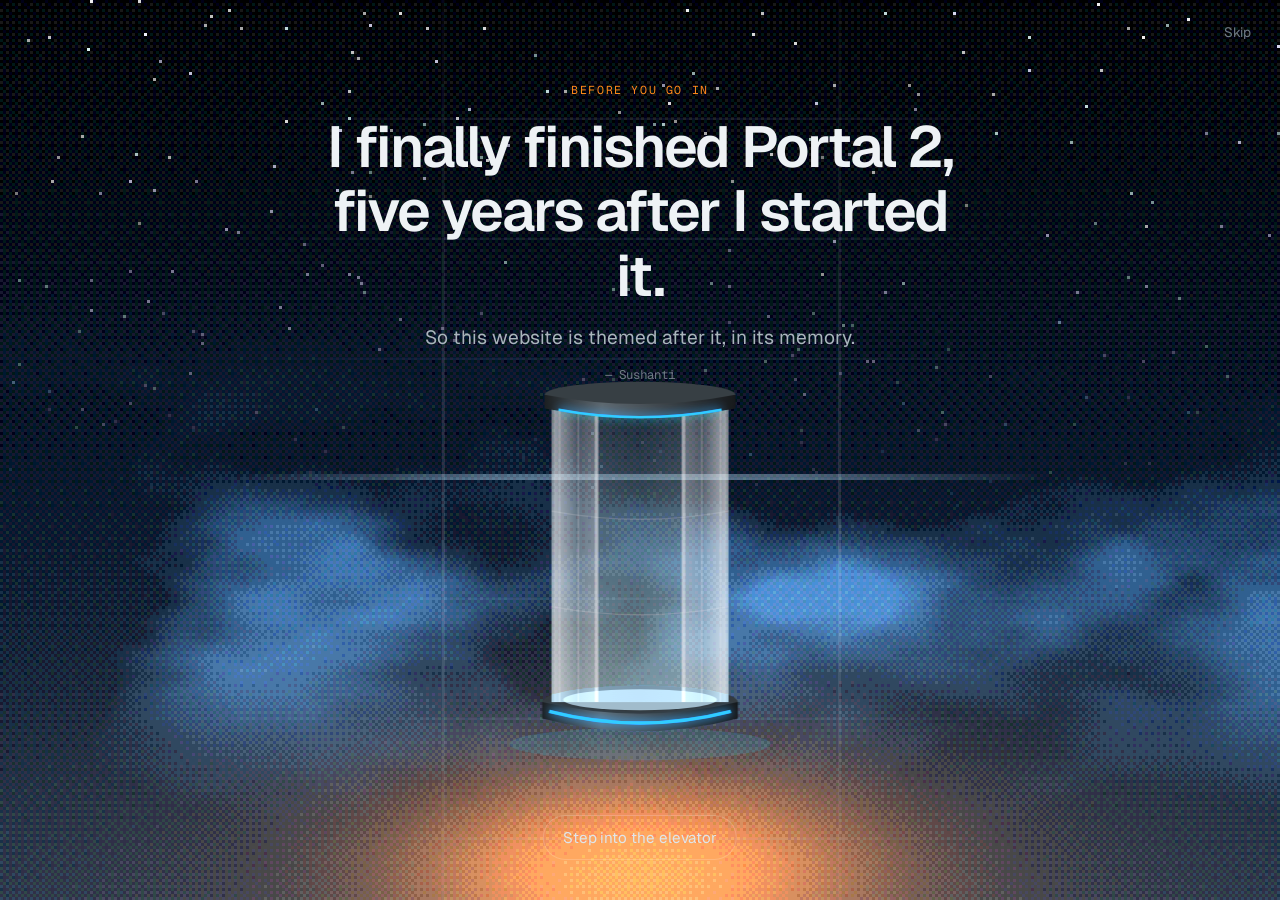
==== commit a65d109f: "Reword landing tagline around agentic memory; drop Adobe from intro Co-Authored-By: Claude Opus 5.5 " ====
--- a/index.html
+++ b/index.html
@@ -4,11 +4,11 @@
   <meta charset="UTF-8">
   <meta name="viewport" content="width=device-width, initial-scale=1.0">
   <title>Sushanti</title>
-  <meta name="description" content="Sushanti is a software engineer at Adobe, building memory and personalization for AI agents.">
+  <meta name="description" content="Sushanti builds agentic systems with the memory and context to grow alongside the people they work for.">
   <link rel="icon" href="assets/img/avatar.jpg">
   <link rel="preconnect" href="https://fonts.googleapis.com">
   <link rel="preconnect" href="https://fonts.gstatic.com" crossorigin>
-  <link href="https://fonts.googleapis.com/css2?family=Geist:wght@400..700&family=Geist+Mono:wght@400;500&family=Kalam:wght@700&display=swap" rel="stylesheet">
+  <link href="https://fonts.googleapis.com/css2?family=Geist:wght@400..700&family=Geist+Mono:wght@400;500&display=swap" rel="stylesheet">
   <link rel="stylesheet" href="assets/css/style.css">
   <script>document.documentElement.classList.add('js');</script>
 </head>
@@ -100,12 +100,12 @@
         <div class="lobby-card solid">
           <p class="tag"><span class="dot"></span>Chamber 00 &middot; Lobby</p>
           <h1>Hi, I&rsquo;m Sushanti.</h1>
-          <p class="lede">Building <em>memory</em> and context for agents. Applied AI at Adobe.</p>
+          <p class="lede">Building agentic systems that <em>remember</em>, with the memory and context to grow alongside the people they work for.</p>
           <nav class="socials" aria-label="Elsewhere">
             <a href="https://www.linkedin.com/in/sushanti-kerani/" target="_blank" rel="noopener" aria-label="LinkedIn" title="LinkedIn"><svg viewBox="0 0 24 24"><path d="M20.447 20.452h-3.554v-5.569c0-1.328-.027-3.037-1.852-3.037-1.853 0-2.136 1.445-2.136 2.939v5.667H9.351V9h3.414v1.561h.046c.477-.9 1.637-1.85 3.37-1.85 3.601 0 4.267 2.37 4.267 5.455v6.286zM5.337 7.433c-1.144 0-2.063-.926-2.063-2.065 0-1.138.92-2.063 2.063-2.063 1.14 0 2.064.925 2.064 2.063 0 1.139-.925 2.065-2.064 2.065zm1.782 13.019H3.555V9h3.564v11.452zM22.225 0H1.771C.792 0 0 .774 0 1.729v20.542C0 23.227.792 24 1.771 24h20.451C23.2 24 24 23.227 24 22.271V1.729C24 .774 23.2 0 22.222 0h.003z"/></svg></a>
             <a href="https://github.com/Sushanti99" target="_blank" rel="noopener" aria-label="GitHub" title="GitHub"><svg viewBox="0 0 24 24"><path d="M12 .297c-6.63 0-12 5.373-12 12 0 5.303 3.438 9.8 8.205 11.385.6.113.82-.258.82-.577 0-.285-.01-1.04-.015-2.040-3.338.724-4.042-1.61-4.042-1.61C4.422 18.07 3.633 17.7 3.633 17.7c-1.087-.744.084-.729.084-.729 1.205.084 1.838 1.236 1.838 1.236 1.07 1.835 2.809 1.305 3.495.998.108-.776.417-1.305.76-1.605-2.665-.3-5.466-1.332-5.466-5.93 0-1.31.465-2.38 1.235-3.22-.135-.303-.54-1.523.105-3.176 0 0 1.005-.322 3.3 1.23.96-.267 1.98-.399 3-.405 1.020.006 2.040.138 3 .405 2.28-1.552 3.285-1.23 3.285-1.23.645 1.653.24 2.873.12 3.176.765.84 1.23 1.91 1.23 3.22 0 4.61-2.805 5.625-5.475 5.92.42.36.81 1.096.81 2.22 0 1.606-.015 2.896-.015 3.286 0 .315.21.69.825.57C20.565 22.092 24 17.592 24 12.297c0-6.627-5.373-12-12-12"/></svg></a>
             <a href="https://x.com/itsasmolsush" target="_blank" rel="noopener" aria-label="X" title="X"><svg viewBox="0 0 24 24"><path d="M14.234 10.162 22.977 0h-2.072l-7.591 8.824L7.251 0H.258l9.168 13.343L.258 24H2.33l8.016-9.318L16.749 24h6.993zm-2.837 3.299-.929-1.329L3.076 1.56h3.182l5.965 8.532.929 1.329 7.754 11.090h-3.182z"/></svg></a>
-            <a href="https://substack.com/@sushanti99" target="_blank" rel="noopener" aria-label="Substack" title="Substack"><svg viewBox="0 0 24 24"><path d="M22.539 8.242H1.46V5.406h21.08v2.836zM1.46 10.812V24L12 18.11 22.54 24V10.812H1.46zM22.54 0H1.46v2.836h21.08V0z"/></svg></a>
+            <a href="https://substack.com/@itsasmolsush" target="_blank" rel="noopener" aria-label="Substack" title="Substack"><svg viewBox="0 0 24 24"><path d="M22.539 8.242H1.46V5.406h21.08v2.836zM1.46 10.812V24L12 18.11 22.54 24V10.812H1.46zM22.54 0H1.46v2.836h21.08V0z"/></svg></a>
             <a class="mail" href="mailto:sushanti@berkeley.edu"><svg viewBox="0 0 24 24" fill="none" stroke="currentColor" stroke-width="1.6" stroke-linejoin="round" aria-hidden="true"><rect x="3" y="5" width="18" height="14" rx="2"/><path d="m3.5 6.5 8.5 6.5 8.5-6.5"/></svg>sushanti@berkeley.edu</a>
           </nav>
           <p class="hint">This site is themed after Portal&nbsp;2, which I finally finished after five years. Walk through the portal on the right to begin, or click any white panel to shoot your own.</p>
@@ -120,7 +120,7 @@
           <h2 class="screen-bar"><span>01.A</span>Introduction<i class="led"></i></h2>
           <div class="screen-body prose">
             <p>I started out as a computer vision engineer and backend developer, back when that was the obvious path into ML. As the field shifted toward NLP, I shifted with it, moving into NLP backend work and MLOps, and from there into machine learning, human-AI simulation, and multi-agent orchestration. That's slowly pulled me toward more systemic and agentic AI, mixing in economics along the way, and more recently into interpretability.</p>
-            <p>I like building things I wish already existed, usually starting from something I&rsquo;ve run into in my own life. Right now I'm working on memory and personalization for agents: how they hold on to context, learn the person they're working with, and get better over time. Day to day, I work on applied AI at Adobe.</p>
+            <p>I like building things I wish already existed, usually starting from something I&rsquo;ve run into in my own life. Right now I'm working on memory and personalization for agents: how they hold on to context, learn the person they're working with, and get better over time.</p>
             <p>Before that, I worked across a handful of startups in India, then moved to Berkeley two years ago for my master's. It's been one of the best decisions I've made. California has given me a lot of nature and a lot of sun, and it turns out those might be two of the best things in life.</p>
           </div>
         </article>
@@ -155,78 +155,52 @@
 
     <!-- Chamber 02 -->
     <section class="room-content" id="projects" data-room="projects">
-      <div class="projects">
-        <article class="card solid" id="civicsim">
-          <div class="card-inner">
-            <div class="card-face card-front">
-              <figure class="window"><img src="assets/img/projects/civicsim.jpg" alt="CivicSim" loading="lazy"></figure>
-              <div class="card-head">
-                <span class="mark mark--civic" aria-hidden="true"><svg viewBox="0 0 24 24"><g><circle cx="6" cy="6" r="1.6"/><circle cx="12" cy="6" r="1.6"/><circle cx="18" cy="6" r="1.6"/><circle cx="6" cy="12" r="1.6"/><circle class="hot" cx="12" cy="12" r="1.6"/><circle cx="18" cy="12" r="1.6"/><circle class="hot" cx="6" cy="18" r="1.6"/><circle cx="12" cy="18" r="1.6"/><circle class="hot" cx="18" cy="18" r="1.6"/></g></svg></span>
-                <h3>CivicSim</h3><span class="card-no">02.1</span>
-              </div>
-              <p class="card-lede">A synthetic U.S. electorate for stress-testing policy before it meets the public.</p>
-              <ul class="meta"><li><b>Type</b>Research, simulation</li><li><b>Data</b>ACS microdata, Pew ATP</li></ul>
-              <div class="card-actions"><button class="flip" type="button">How it works</button><a href="https://civicsim.xyz/" target="_blank" rel="noopener">civicsim.xyz &#8599;</a></div>
-            </div>
-            <div class="card-face card-back">
+      <div class="carousel">
+        <button class="car-btn car-prev solid" type="button" aria-label="Previous project"><svg viewBox="0 0 24 24" aria-hidden="true"><path d="M14.5 5.5 8 12l6.5 6.5"/></svg></button>
+        <div class="projects">
+          <article class="card solid" id="civicsim">
+            <div class="poster" style="--bg: #3046c9">
+              <span class="poster-no">01</span>
+              <a class="poster-link" href="https://civicsim.xyz/" target="_blank" rel="noopener">civicsim.xyz &#8599;</a>
               <h3>CivicSim</h3>
-              <div class="prose">
-                <p>Agents are instantiated from American Community Survey microdata and conditioned on demographic-opinion distributions from the Pew American Trends Panel. The aim is a synthetic electorate whose opinions track the real U.S. adult population, one demographic cell at a time.</p>
-                <p>Experiments benchmark demographic alignment between the census and survey corpora, and test how well opinions transfer across geographies.</p>
-                <p>The thesis: realistic policy simulation needs grounding in real population data, not just model scale.</p>
-              </div>
-              <div class="card-actions"><button class="flip" type="button">&larr; Back</button><a href="https://civicsim.xyz/" target="_blank" rel="noopener">Visit &#8599;</a></div>
-            </div>
-          </div>
-        </article>
-
-        <article class="card solid" id="brainsquared">
-          <div class="card-inner">
-            <div class="card-face card-front">
-              <figure class="window"><img src="assets/img/projects/brainsquared.jpg" alt="BrainSquared" loading="lazy"></figure>
-              <div class="card-head">
-                <span class="mark mark--brain" aria-hidden="true">b<span class="sq">2</span></span>
-                <h3>BrainSquared</h3><span class="card-no">02.2</span>
-              </div>
-              <p class="card-lede">One interface for every app you use, run by an agent that knows your context.</p>
-              <ul class="meta"><li><b>Type</b>Open source, Mac app</li><li><b>Built on</b>Obsidian, Claude Code</li></ul>
-              <div class="card-actions"><button class="flip" type="button">How it works</button><a href="https://brainsquared.xyz/" target="_blank" rel="noopener">brainsquared.xyz &#8599;</a></div>
-            </div>
-            <div class="card-face card-back">
+            </div>
+            <p class="card-intro">A synthetic U.S. electorate for stress-testing policy before it meets the public.</p>
+          </article>
+
+          <article class="card solid" id="brainsquared">
+            <div class="poster" style="--bg: #1f5a45">
+              <span class="poster-no">02</span>
+              <a class="poster-link" href="https://brainsquared.xyz/" target="_blank" rel="noopener">brainsquared.xyz &#8599;</a>
               <h3>BrainSquared</h3>
-              <div class="prose">
-                <p>Most of a day goes to context-switching: Gmail, then Slack, then Notion, the calendar, a GitHub PR, and around again. Each app only knows its own slice.</p>
-                <p>BrainSquared connects them into a living knowledge base, a single Obsidian vault that an LLM keeps up to date like a wiki rather than a data dump. It surfaces what needs your attention, drafts replies in your voice, and closes tasks back into markdown.</p>
-                <p>Everything runs locally. There&rsquo;s no cloud middleman, and your data stays yours.</p>
-              </div>
-              <div class="card-actions"><button class="flip" type="button">&larr; Back</button><a href="https://github.com/Sushanti99/BrainSquared" target="_blank" rel="noopener">GitHub &#8599;</a></div>
-            </div>
-          </div>
-        </article>
-
-        <article class="card solid" id="brb">
-          <div class="card-inner">
-            <div class="card-face card-front">
-              <figure class="window"><img src="assets/img/projects/brb.jpg" alt="brb" loading="lazy"></figure>
-              <div class="card-head">
-                <span class="mark mark--brb" aria-hidden="true">brb<i></i></span>
-                <h3>brb</h3><span class="card-no">02.3</span>
-              </div>
-              <p class="card-lede">Take a break while Claude Code works. Get called back the moment it&rsquo;s done.</p>
-              <ul class="meta"><li><b>Type</b>Claude Code plugin</li><li><b>Runs on</b>macOS, plain bash</li></ul>
-              <div class="card-actions"><button class="flip" type="button">How it works</button><a href="https://usebrb.github.io/#what" target="_blank" rel="noopener">usebrb.github.io &#8599;</a></div>
-            </div>
-            <div class="card-face card-back">
+            </div>
+            <p class="card-intro">One local agent for every app you use, keeping your context in a single Obsidian vault.</p>
+          </article>
+
+          <article class="card solid" id="brb">
+            <div class="poster" style="--bg: #6a52e8">
+              <span class="poster-no">03</span>
+              <a class="poster-link" href="https://usebrb.github.io/" target="_blank" rel="noopener">usebrb.github.io &#8599;</a>
               <h3>brb</h3>
-              <div class="prose">
-                <p>brb hangs off Claude Code&rsquo;s own lifecycle hooks: no AI, no polling, no terminal scraping. When a turn runs long enough to be worth leaving, it offers a break and a short list of places to go on purpose.</p>
-                <p>When Claude finishes, brb checks whether you actually left and whether the turn earned a callback, then brings you back.</p>
-                <p>An optional menu bar app draws the panel and the callback natively, and keeps a running count of the turn.</p>
-              </div>
-              <div class="card-actions"><button class="flip" type="button">&larr; Back</button><a href="https://github.com/usebrb/brb" target="_blank" rel="noopener">GitHub &#8599;</a></div>
-            </div>
-          </div>
-        </article>
+            </div>
+            <p class="card-intro">Take a break while Claude Code works, and get called back the moment it&rsquo;s done.</p>
+          </article>
+
+          <article class="card solid" id="cuttle">
+            <div class="poster" style="--bg: #b8452a">
+              <span class="poster-no">04</span>
+              <a class="poster-link" href="https://github.com/CuttleLabs/cuttle-cli" target="_blank" rel="noopener">github.com/CuttleLabs &#8599;</a>
+              <h3>Cuttle</h3>
+            </div>
+            <p class="card-intro">Turn a Python notebook into a deployment-ready project, like an API, ML pipeline or plain script, without writing extra code.</p>
+          </article>
+        </div>
+        <button class="car-btn car-next solid" type="button" aria-label="Next project"><svg viewBox="0 0 24 24" aria-hidden="true"><path d="M9.5 5.5 16 12l-6.5 6.5"/></svg></button>
+        <div class="car-dots solid" role="group" aria-label="Choose a project">
+          <button type="button" data-i="0" aria-label="CivicSim"></button>
+          <button type="button" data-i="1" aria-label="BrainSquared"></button>
+          <button type="button" data-i="2" aria-label="brb"></button>
+          <button type="button" data-i="3" aria-label="Cuttle"></button>
+        </div>
       </div>
     </section>
 
--- a/assets/css/style.css
+++ b/assets/css/style.css
@@ -479,92 +479,64 @@
   height: 84cqh;
 }
 
-.card { perspective: 1400px; background: transparent; min-height: 0; }
-
-.card-inner {
+.card {
+  padding: 10px 10px 0;
+  background: var(--paper);
+  border-radius: 8px;
+  box-shadow: 0 0 0 1px rgba(0, 0, 0, 0.07), 0 3px 0 #b9bfc4, 0 28px 44px -26px rgba(0, 0, 0, 0.6);
+}
+
+.poster {
   position: relative;
-  height: 100%;
-  transform-style: preserve-3d;
-  transition: transform 0.85s var(--spring);
-}
-.card.flipped .card-inner { transform: rotateY(180deg); }
-
-.card-face {
-  position: absolute;
-  inset: 0;
+  aspect-ratio: 5 / 4;
+  max-height: 56cqh;
+  width: 100%;
   display: flex;
   flex-direction: column;
-  padding: 0.7rem 0.7rem 0.85rem;
-  background: var(--paper);
-  border-radius: 6px;
-  box-shadow: 0 0 0 1px rgba(0, 0, 0, 0.07), 0 3px 0 #b9bfc4, 0 28px 44px -26px rgba(0, 0, 0, 0.55);
-  backface-visibility: hidden;
-  -webkit-backface-visibility: hidden;
-  overflow: hidden;
-}
-.card-back { transform: rotateY(180deg); padding: 1.1rem 1.15rem 0.95rem; }
-
-.window {
-  margin: 0;
-  flex: 1 1 auto;
-  min-height: 60px;
-  max-height: 42%;
-  position: relative;
+  justify-content: space-between;
+  padding: 1.1rem 1.2rem 1.2rem;
   border-radius: 4px;
   overflow: hidden;
-  background: var(--metal-b);
-  box-shadow: inset 0 0 0 5px var(--metal-b);
-}
-.window img { width: 100%; height: 100%; object-fit: cover; display: block; padding: 5px; border-radius: 8px; transition: transform 1.2s var(--ease); }
-.window::after { content: ""; position: absolute; inset: 5px; border-radius: 3px; background: linear-gradient(115deg, rgba(255, 255, 255, 0.22), rgba(255, 255, 255, 0) 40%); pointer-events: none; }
-.card:hover .window img { transform: scale(1.04); }
-
-.card-head { display: flex; align-items: center; gap: 0.6rem; margin: 0.8rem 0.25rem 0.35rem; }
-.card-head h3, .card-back h3 { font-family: var(--cond); font-weight: 700; font-size: clamp(1.3rem, 4.2cqh, 1.75rem); line-height: 1; margin: 0; }
-.card-back h3 { margin-bottom: 0.7rem; }
-.card-no { margin-left: auto; font-family: var(--mono); font-size: 0.7rem; color: var(--soft); }
-.card-lede { margin: 0 0.25rem 0.6rem; font-size: clamp(0.88rem, 2.6cqh, 1.02rem); line-height: 1.38; }
-
-.meta { list-style: none; margin: 0 0.25rem; padding: 0; display: grid; gap: 0.2rem; font-family: var(--mono); font-size: 0.68rem; letter-spacing: 0.03em; text-transform: uppercase; color: var(--mid); }
-.meta b { color: var(--soft); font-weight: 400; margin-right: 0.5em; }
-
-.card-actions { display: flex; align-items: center; justify-content: space-between; gap: 0.6rem; margin: auto 0.25rem 0; padding-top: 0.7rem; }
-.card-actions a { font-family: var(--mono); font-size: 0.74rem; text-decoration: none; color: var(--mid); border-bottom: 1px solid var(--rule); }
-.card-actions a:hover { color: var(--ink); border-color: var(--blue); }
-
-.flip {
-  border: 0;
-  cursor: pointer;
-  padding: 0.5rem 0.8rem;
-  border-radius: 4px;
-  background: var(--metal-b);
   color: #fff;
+  background:
+    radial-gradient(ellipse 120% 90% at 15% 0%, rgba(255, 255, 255, 0.14), transparent 60%),
+    var(--bg);
+}
+
+.poster-no {
   font-family: var(--mono);
-  font-size: 0.72rem;
-  letter-spacing: 0.05em;
-  text-transform: uppercase;
-  box-shadow: 0 2px 0 #000;
-  transition: background 0.25s ease, transform 0.15s ease, box-shadow 0.15s ease;
-}
-.flip:hover { background: var(--blue); }
-.card:nth-child(2) .flip:hover { background: var(--orange); }
-.flip:active { transform: translateY(2px); box-shadow: 0 0 0 #000; }
-
-.card-back .prose { overflow: auto; font-size: clamp(0.85rem, 2.45cqh, 0.98rem); line-height: 1.55; padding-right: 0.3rem; }
-
-/* project marks (carried over) */
-.mark { width: 32px; height: 32px; border-radius: 7px; display: grid; place-items: center; flex-shrink: 0; box-shadow: inset 0 0 0 1px var(--rule); }
-.mark--civic { background: #eef1f8; }
-.mark--civic svg { width: 19px; height: 19px; fill: #a9b4cc; }
-.mark--civic .hot { fill: #3553d6; }
-.card:hover .mark--civic .hot { animation: poll 1.1s ease-in-out infinite alternate; }
-.mark--civic .hot:nth-child(7) { animation-delay: 0.2s !important; }
-.mark--civic .hot:nth-child(9) { animation-delay: 0.4s !important; }
-@keyframes poll { to { fill: #a9b4cc; } }
-.mark--brain { background: #f3f2ec; color: #111; font-family: "Kalam", cursive; font-weight: 700; font-size: 1.1rem; line-height: 1; display: flex; justify-content: center; align-items: center; padding-top: 0.15rem; }
-.mark--brain .sq { font-size: 0.55em; align-self: flex-start; margin: 0.35rem 0 0 1px; }
-.mark--brb { background: #7b61ff; color: #111; font-family: var(--mono); font-size: 0.6rem; font-weight: 500; display: flex; justify-content: center; align-items: center; gap: 1px; }
-.mark--brb i { width: 3px; height: 9px; background: #111; animation: blink 1.1s steps(1) infinite; }
+  font-size: 0.75rem;
+  color: rgba(255, 255, 255, 0.6);
+}
+
+.poster-link {
+  position: absolute;
+  top: 1rem;
+  right: 1.2rem;
+  font-size: 0.85rem;
+  color: rgba(255, 255, 255, 0.85);
+  text-decoration: none;
+  border-bottom: 1px solid rgba(255, 255, 255, 0.35);
+  transition: color 0.2s ease, border-color 0.2s ease;
+}
+.poster-link:hover { color: #fff; border-color: #fff; }
+
+.poster h3 {
+  margin: 0;
+  font-size: clamp(2rem, min(9cqh, 5.4cqw), 3.4rem);
+  font-weight: 600;
+  letter-spacing: -0.045em;
+  line-height: 0.95;
+  overflow-wrap: anywhere;
+}
+
+.card-intro {
+  margin: 0;
+  padding: 0.85rem 0.35rem 1rem;
+  font-size: 0.98rem;
+  line-height: 1.45;
+  color: var(--mid);
+}
 
 /* ------------------------------------------------------------------ books */
 
@@ -1028,17 +1000,6 @@
   .lede { font-size: 1.1rem; }
   .about .prose { font-size: 1rem; }
 
-  .card { height: auto; perspective: none; }
-  .card-inner { height: auto; display: grid; }
-  .card-face { position: relative; inset: auto; grid-area: 1 / 1; }
-  .card.flipped .card-inner { transform: none; }
-  .card .card-back { transform: none; display: none; }
-  .card.flipped .card-front { display: none; }
-  .card.flipped .card-back { display: flex; }
-  .window { max-height: none; aspect-ratio: 16 / 10; flex: none; }
-  .card-head h3, .card-back h3 { font-size: 1.6rem; }
-  .card-lede { font-size: 1rem; }
-  .card-back .prose { font-size: 0.98rem; }
 
   .books { grid-template-columns: 1fr; }
   .b3-title { font-size: 1.1rem; }
@@ -1051,7 +1012,6 @@
 html:not(.js) #content { max-width: 60rem; margin: 0 auto; padding: 5rem 1rem; background: var(--paper); }
 html:not(.js) body { background: var(--wall-b); }
 html:not(.js) #content > section { margin-bottom: 3rem; }
-html:not(.js) .card-face { position: relative; }
 html:not(.js) .caption { display: none; }
 
 /* ------------------------------------------------------------------ misc keyframes */
@@ -1256,7 +1216,7 @@
 .hud-room { font-family: var(--mono); font-size: 0.78rem; }
 .screen-bar { font-family: var(--sans); font-size: 0.95rem; font-weight: 600; letter-spacing: -0.01em; text-transform: none; }
 .screen-bar span { font-family: var(--mono); font-size: 0.75rem; font-weight: 400; }
-.flip, .tabs button, .opening-cta, .skip, .card-actions a {
+.tabs button, .opening-cta, .skip {
   font-family: var(--sans);
   font-size: 0.85rem;
   letter-spacing: -0.005em;
@@ -1265,7 +1225,6 @@
 .opening-cta { font-size: 0.95rem; padding: 0.65rem 1.25rem; }
 .lobby h1 { font-weight: 600; letter-spacing: -0.045em; line-height: 1; }
 .note-text { font-weight: 600; letter-spacing: -0.035em; line-height: 1.12; }
-.card-head h3, .card-back h3 { font-weight: 600; letter-spacing: -0.025em; }
 .wall-label { font-weight: 600; letter-spacing: -0.02em; text-transform: none; }
 .tip { font-weight: 600; font-size: 0.95rem; letter-spacing: -0.01em; text-transform: none; }
 .cv-step { font-weight: 600; letter-spacing: -0.04em; font-size: 1.45rem; }
@@ -1276,3 +1235,91 @@
 /* dark back wall + dithered intro */
 .opening.out canvas.sky { opacity: 0; transition: opacity 0.55s ease; }
 .dock-portal { box-shadow: inset 0 0 0 1px rgba(255, 255, 255, 0.16); }
+
+/* ------------------------------------------------------------------ projects carousel */
+
+.carousel {
+  position: relative;
+  padding-bottom: 2.4rem;
+  max-width: 76rem;
+  margin: 0 auto;
+}
+
+.carousel .projects {
+  display: grid;
+  grid-template-columns: 1fr;
+  gap: 0;
+  width: min(40cqw, 26rem);
+  height: auto;
+  max-width: none;
+  margin: 0 auto;
+}
+
+.projects .card {
+  grid-area: 1 / 1;
+  transition: transform 0.55s var(--ease), opacity 0.4s ease, filter 0.4s ease;
+}
+.projects .card.is-current { z-index: 2; }
+.projects .card.is-prev,
+.projects .card.is-next { z-index: 1; opacity: 0.42; filter: grayscale(0.5); cursor: pointer; }
+.projects .card.is-prev { transform: translateX(-72%) scale(0.8); }
+.projects .card.is-next { transform: translateX(72%) scale(0.8); }
+.projects .card.is-prev:hover,
+.projects .card.is-next:hover { opacity: 0.7; }
+.projects .card:not(.is-current):not(.is-prev):not(.is-next) { opacity: 0; pointer-events: none; }
+
+.car-btn {
+  --c: var(--orange);
+  position: absolute;
+  z-index: 3;
+  top: calc(50% - 1.2rem);
+  left: calc(50% - min(20cqw, 13rem) - 23px);
+  width: 46px;
+  height: 46px;
+  display: grid;
+  place-items: center;
+  padding: 0;
+  border: 0;
+  border-radius: 50%;
+  background: var(--paper);
+  cursor: pointer;
+  transform: translateY(-50%);
+  box-shadow: 0 0 0 3px var(--c), 0 0 18px var(--c), 0 8px 18px -8px rgba(0, 0, 0, 0.7);
+  transition: transform 0.35s var(--spring);
+}
+.car-next { --c: var(--blue); left: calc(50% + min(20cqw, 13rem) - 23px); }
+.car-btn:hover { transform: translateY(-50%) scale(1.1); }
+.car-btn:active { transform: translateY(-50%) scale(0.95); }
+.car-btn svg { width: 20px; height: 20px; fill: none; stroke: var(--ink); stroke-width: 2.4; stroke-linecap: round; stroke-linejoin: round; }
+
+.car-dots {
+  position: absolute;
+  left: 50%;
+  bottom: 0.4rem;
+  display: flex;
+  gap: 0.5rem;
+  transform: translateX(-50%);
+}
+.car-dots button {
+  width: 8px;
+  height: 8px;
+  padding: 0;
+  border: 0;
+  border-radius: 99px;
+  background: rgba(255, 255, 255, 0.3);
+  cursor: pointer;
+  transition: width 0.3s var(--ease), background 0.3s ease;
+}
+.car-dots button:hover { background: rgba(255, 255, 255, 0.6); }
+.car-dots button[aria-current="true"] { width: 26px; background: #fff; }
+
+@media (max-width: 719px), (max-height: 479px) {
+  .carousel { padding-bottom: 3.6rem; }
+  .carousel .projects { width: 100%; height: auto; }
+  .projects .card.is-prev,
+  .projects .card.is-next { transform: none; opacity: 0; visibility: hidden; pointer-events: none; }
+  .car-btn { top: auto; bottom: 0; left: 0; transform: none; }
+  .car-next { left: auto; right: 0; }
+  .car-btn:hover, .car-btn:active { transform: none; }
+  .car-dots { bottom: 19px; }
+}
